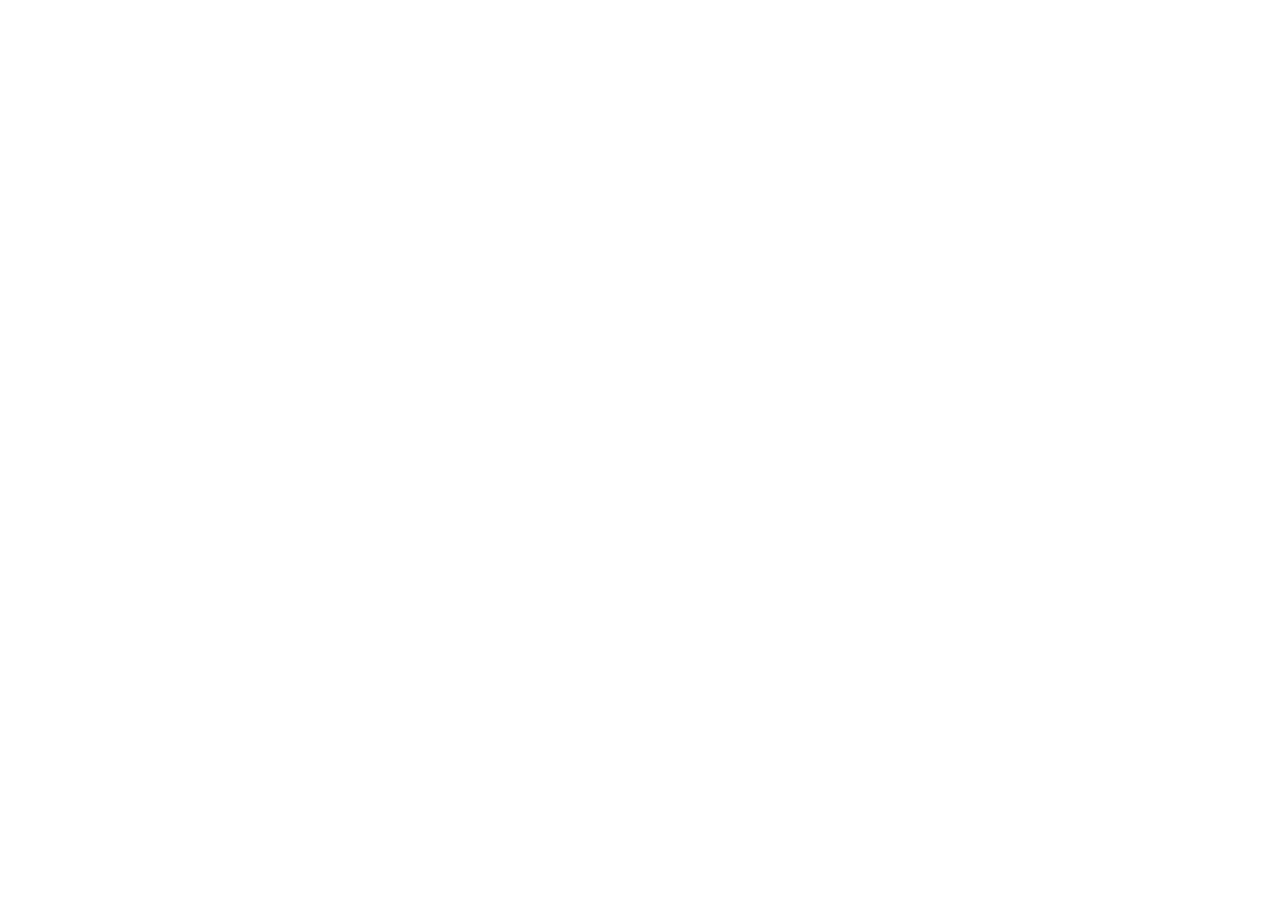
==== index.html @ 4f866d45 "Initial commit" ====
<!DOCTYPE html>
<html lang="en">
<head>
    <meta charset="UTF-8">
    <meta name="viewport" content="width=device-width, initial-scale=1.0">
    <link rel="stylesheet" href="style.css">
    <title>Document</title>
</head>
<body>
  <section class="sec-one">
    <div class="one"></div>

    <div class="two"></div>

    <div class="three"></div>
  </section>
    











    <script src="main.js"></script>
</body>
</html>
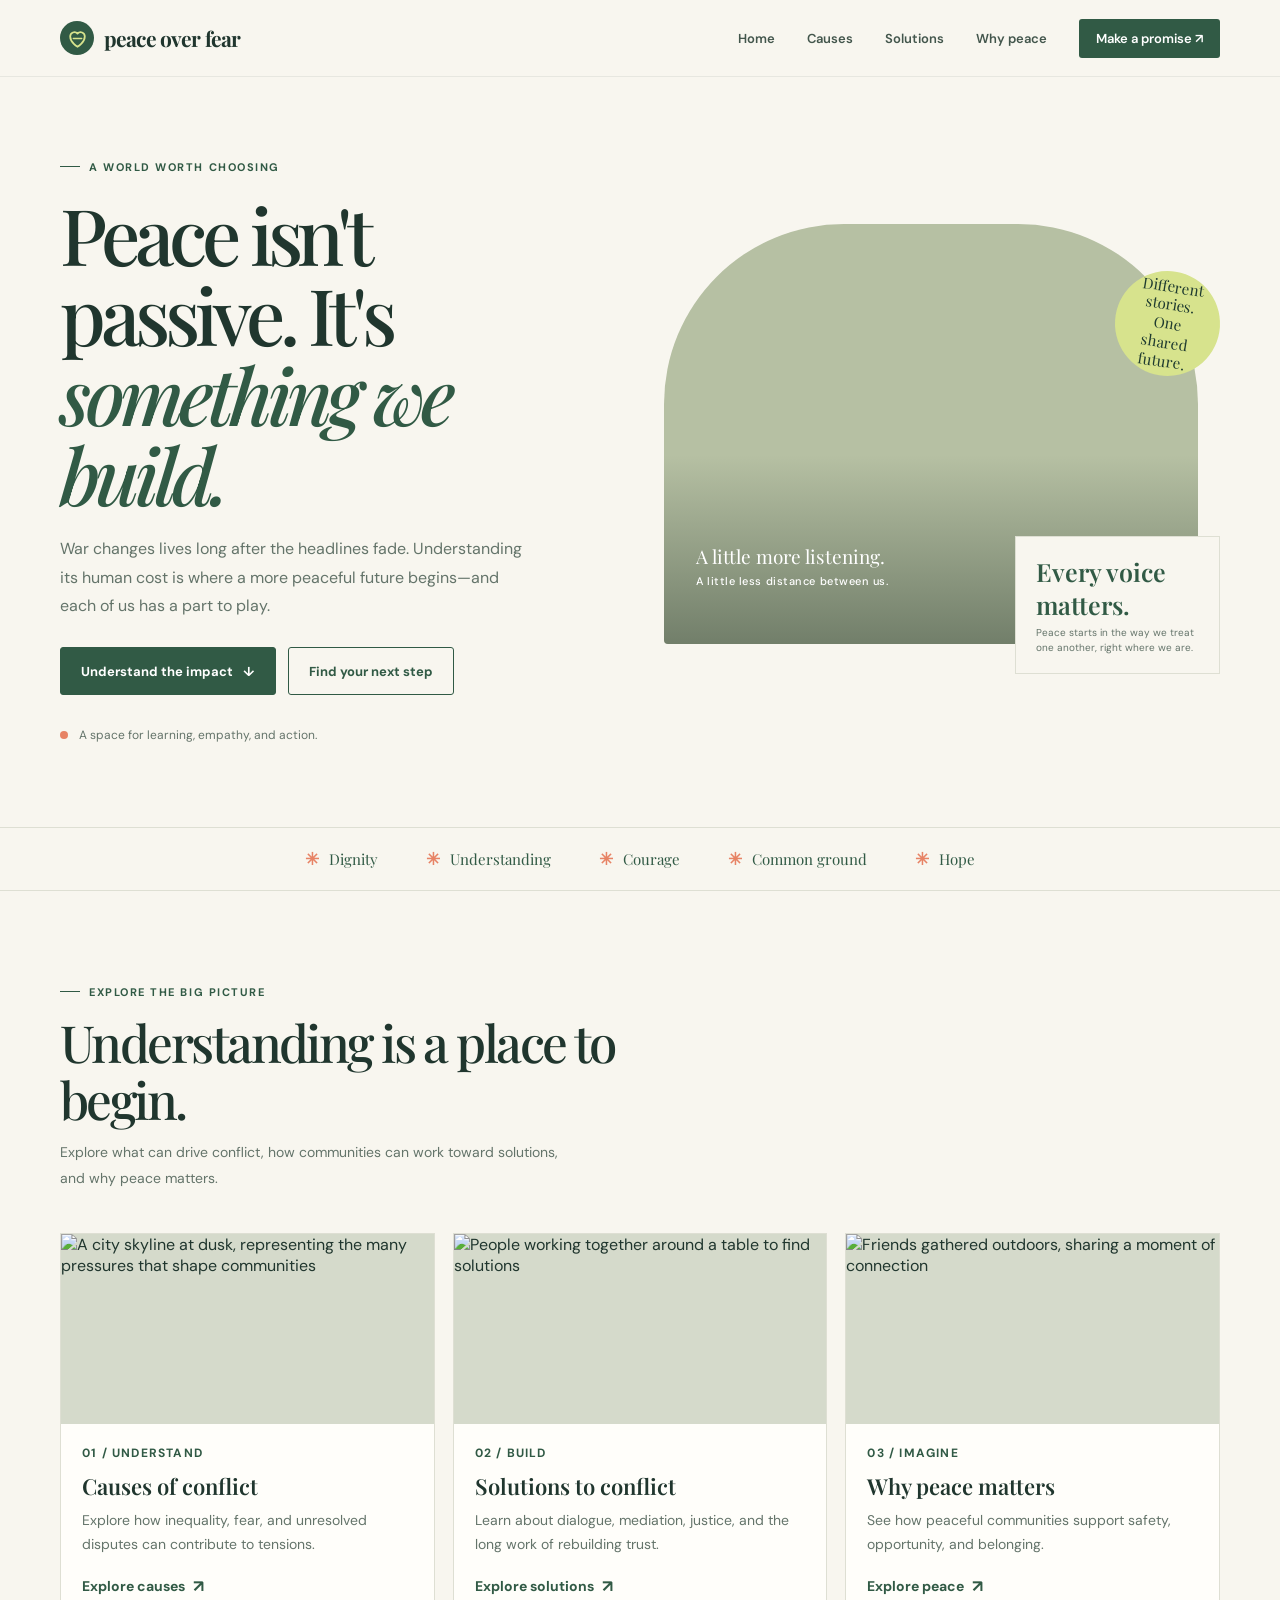
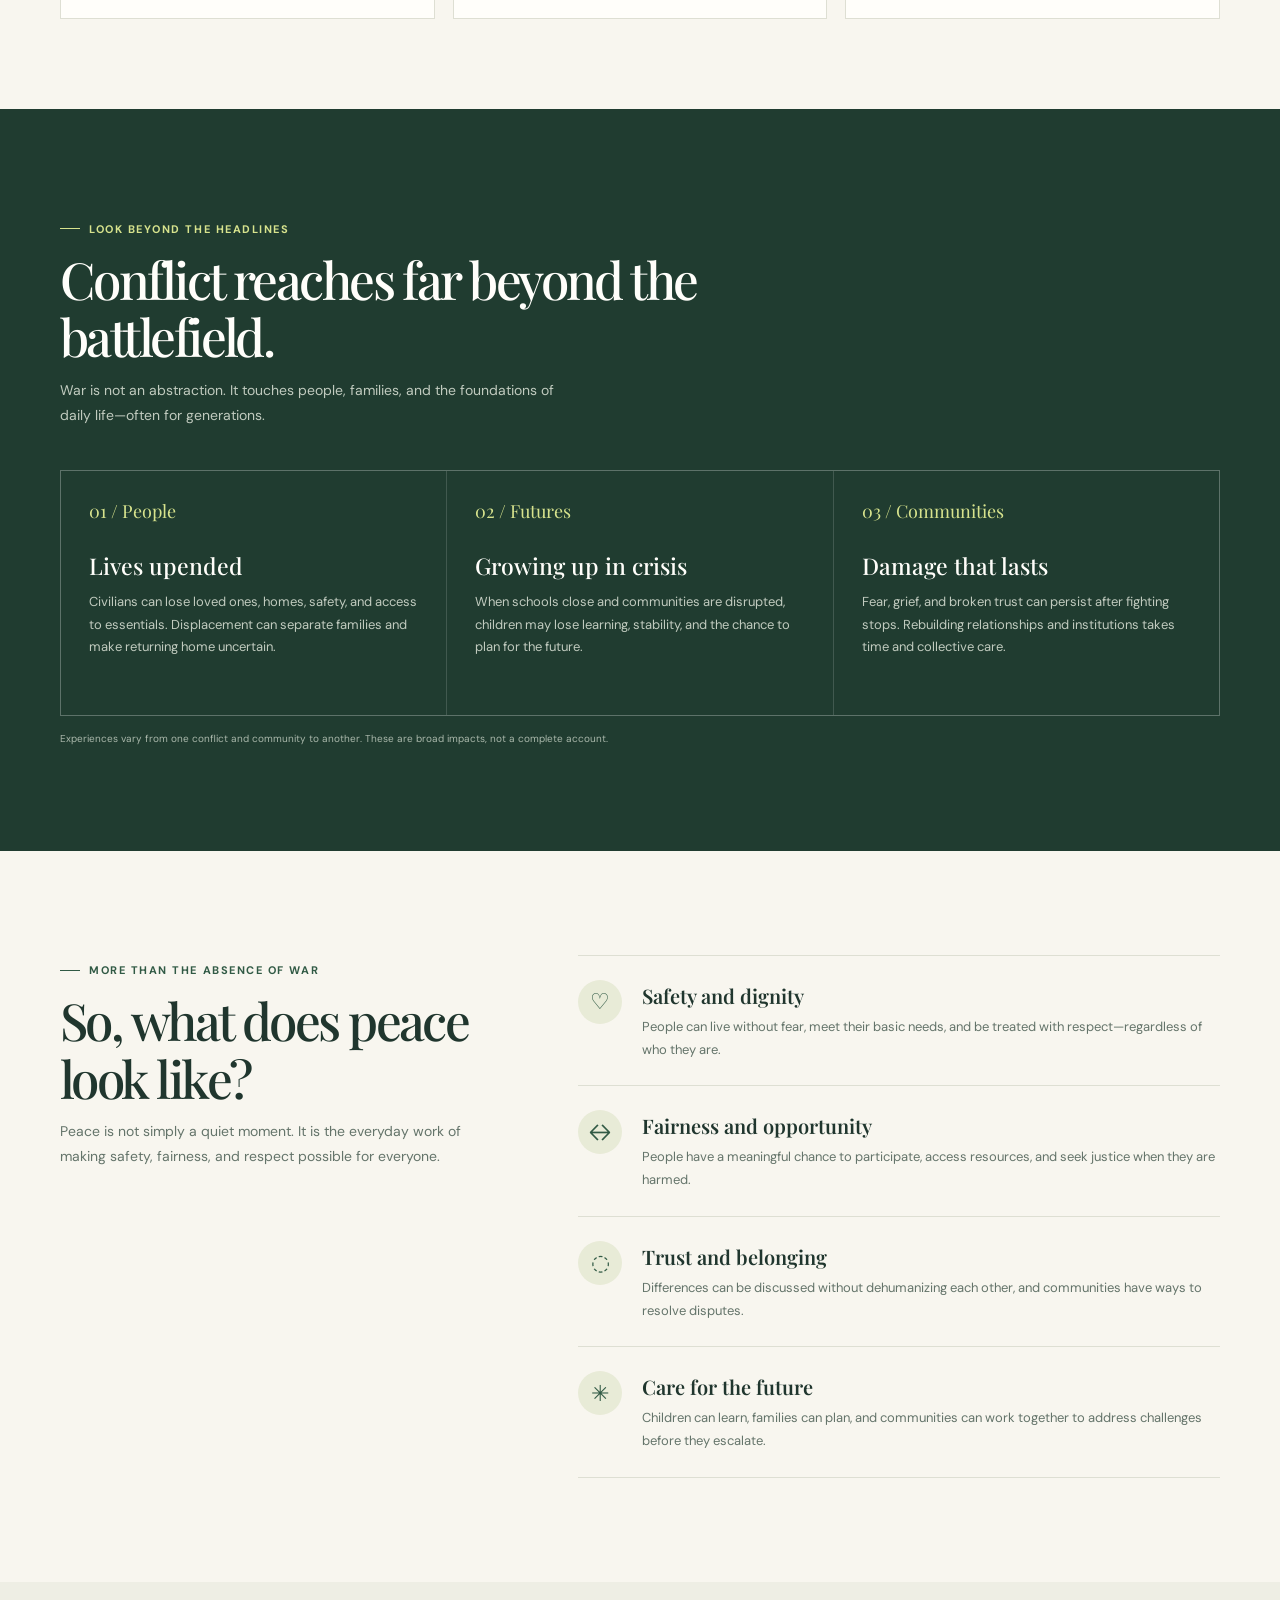
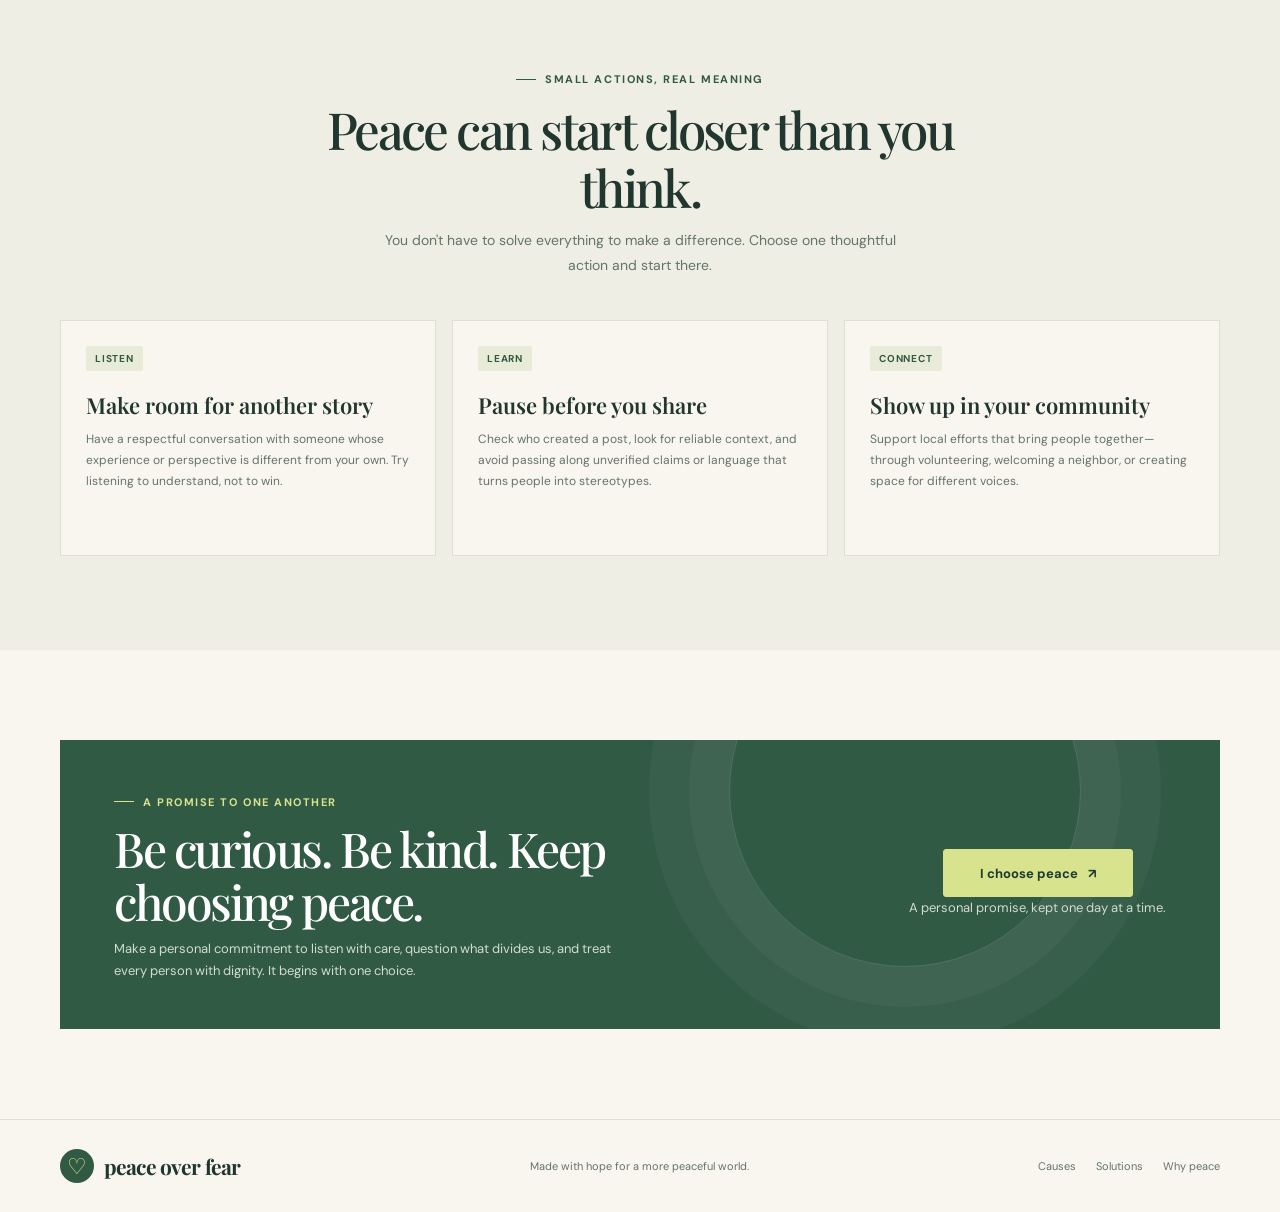
==== commit 90d447fb: "Original upload" ====
--- a/index.html
+++ b/index.html
@@ -1,31 +1,402 @@
 <!DOCTYPE html>
 <html lang="en">
 <head>
-    <meta charset="UTF-8">
-    <meta name="viewport" content="width=device-width, initial-scale=1.0">
-    <link rel="stylesheet" href="style.css">
-    <title>Document</title>
+  <meta charset="UTF-8">
+  <meta name="viewport" content="width=device-width, initial-scale=1.0">
+  <meta name="theme-color" content="#f8f6ef">
+  <meta name="description" content="Peace Over Fear explores the causes of conflict, peaceful solutions, and why peace matters to every community.">
+  <title>Peace Over Fear — Choose peace. Build it together.</title>
+  <link rel="preconnect" href="https://fonts.googleapis.com">
+  <link rel="preconnect" href="https://fonts.gstatic.com" crossorigin>
+  <link href="https://fonts.googleapis.com/css2?family=DM+Sans:wght@400;500;600;700&family=Playfair+Display:wght@500;600;700&display=swap" rel="stylesheet">
+  <link rel="stylesheet" href="styles.css">
+  <style>
+    :root {
+      --paper: #f8f6ef;
+      --ink: #20362e;
+      --muted: #64746a;
+      --green: #315a45;
+      --green-dark: #203c30;
+      --lime: #d7e38d;
+      --coral: #e78365;
+      --line: #dedfd3;
+      --white: #fffefa;
+      --serif: "Playfair Display", Georgia, serif;
+      --sans: "DM Sans", Arial, sans-serif;
+    }
+
+    * { box-sizing: border-box; }
+    html { scroll-behavior: smooth; scroll-padding-top: 92px; }
+    body { margin: 0; background: var(--paper); color: var(--ink); font-family: var(--sans); -webkit-font-smoothing: antialiased; }
+    a { color: inherit; }
+    button { font: inherit; }
+    .wrap { width: min(1160px, calc(100% - 64px)); margin-inline: auto; }
+    .eyebrow { display: inline-flex; align-items: center; gap: 9px; color: var(--green); font-size: 11px; font-weight: 700; letter-spacing: .14em; text-transform: uppercase; }
+    .eyebrow::before { width: 20px; height: 1px; background: currentColor; content: ""; }
+
+    .site-header { position: sticky; z-index: 5; top: 0; border-bottom: 1px solid rgb(32 54 46 / 8%); background: rgb(248 246 239 / 93%); backdrop-filter: blur(12px); }
+    .nav { min-height: 76px; display: flex; align-items: center; justify-content: space-between; gap: 24px; }
+    .brand { display: inline-flex; align-items: center; gap: 10px; text-decoration: none; }
+    .brand-mark { width: 34px; height: 34px; display: grid; place-items: center; border-radius: 50%; background: var(--green); color: var(--lime); }
+    .brand-mark span { font-size: 22px; }
+    .brand-name { font-family: var(--serif); font-size: 21px; font-weight: 700; letter-spacing: -.04em; }
+    .nav-links { display: flex; align-items: center; gap: 32px; }
+    .nav-links a { color: #43564c; font-size: 13px; font-weight: 600; text-decoration: none; }
+    .nav-links a:hover { color: var(--green); }
+    .nav-links .nav-cta { padding: 11px 17px; border-radius: 3px; background: var(--green); color: white; }
+    .menu-toggle { display: none; width: 42px; height: 42px; border: 1px solid var(--line); border-radius: 50%; background: transparent; color: var(--ink); font-size: 25px; cursor: pointer; }
+
+    .hero { padding: 64px 0 70px; }
+    .hero-grid { display: grid; grid-template-columns: 1fr 1.03fr; align-items: center; gap: 64px; }
+    .hero-copy { padding: 10px 0 14px; }
+    h1, h2, h3, p { margin-top: 0; }
+    h1 { max-width: 570px; margin: 20px 0; font-family: var(--serif); font-size: clamp(48px, 6.1vw, 78px); font-weight: 500; letter-spacing: -.065em; line-height: 1.03; }
+    h1 em { color: var(--green); font-weight: 500; }
+    .hero-copy > p { max-width: 465px; margin-bottom: 26px; color: var(--muted); font-size: 16px; line-height: 1.8; }
+    .button-row { display: flex; flex-wrap: wrap; align-items: center; gap: 12px; }
+    .button { min-height: 48px; display: inline-flex; align-items: center; justify-content: center; gap: 10px; padding: 0 20px; border: 1px solid var(--green); border-radius: 3px; background: var(--green); color: white; font-size: 13px; font-weight: 700; text-decoration: none; transition: background .2s, transform .2s; }
+    .button:hover { transform: translateY(-2px); background: var(--green-dark); }
+    .button.secondary { background: transparent; color: var(--green); }
+    .button.secondary:hover { background: #edf0e3; }
+    .hero-note { display: flex; align-items: center; gap: 11px; margin-top: 32px; color: var(--muted); font-size: 12px; }
+    .note-dot { width: 8px; height: 8px; border-radius: 50%; background: var(--coral); }
+    .hero-visual { position: relative; min-height: 450px; }
+    .hero-image { position: absolute; inset: 0 22px 30px 0; overflow: hidden; border-radius: 180px 180px 4px 4px; background: #b6c0a3 url("https://images.unsplash.com/photo-1529156069898-49953e39b3ac?auto=format&fit=crop&w=1400&q=85") center 48% / cover no-repeat; }
+    .hero-image::after { position: absolute; inset: 0; background: linear-gradient(180deg, transparent 55%, rgb(19 36 27 / 42%)); content: ""; }
+    .image-caption { position: absolute; z-index: 1; bottom: 56px; left: 32px; color: white; font-family: var(--serif); font-size: 19px; }
+    .image-caption small { display: block; margin-top: 5px; font-family: var(--sans); font-size: 11px; font-weight: 500; letter-spacing: .05em; }
+    .hero-stamp { position: absolute; top: 47px; right: 0; width: 105px; height: 105px; display: grid; place-items: center; border-radius: 50%; background: var(--lime); color: var(--green-dark); text-align: center; transform: rotate(9deg); }
+    .hero-stamp span { max-width: 76px; font-family: var(--serif); font-size: 15px; line-height: 1.25; }
+    .hero-stat { position: absolute; right: 0; bottom: 0; width: 205px; padding: 18px 20px; border: 1px solid var(--line); background: var(--paper); }
+    .hero-stat strong { display: block; color: var(--green); font-family: var(--serif); font-size: 25px; font-weight: 600; }
+    .hero-stat span { display: block; margin-top: 4px; color: var(--muted); font-size: 10px; line-height: 1.5; }
+
+    .ticker { overflow: hidden; border-block: 1px solid var(--line); }
+    .ticker-inner { min-height: 62px; display: flex; align-items: center; justify-content: center; gap: clamp(15px, 4vw, 48px); color: var(--green); }
+    .ticker-item { display: flex; align-items: center; gap: 10px; white-space: nowrap; font-family: var(--serif); font-size: 15px; }
+    .ticker-item b { color: var(--coral); font-family: var(--sans); font-size: 17px; }
+
+    .section { padding: 104px 0; }
+    .section-heading { max-width: 650px; margin-bottom: 42px; }
+    .section-heading h2 { margin: 15px 0 12px; font-family: var(--serif); font-size: clamp(36px, 4vw, 52px); font-weight: 500; letter-spacing: -.05em; line-height: 1.12; }
+    .section-heading p { max-width: 520px; margin-bottom: 0; color: var(--muted); font-size: 14px; line-height: 1.8; }
+    .impact { background: var(--green-dark); color: var(--white); }
+    .impact .eyebrow { color: var(--lime); }
+    .impact .section-heading p { color: #c1cbbf; }
+    .impact-grid { display: grid; grid-template-columns: repeat(3, 1fr); gap: 1px; border: 1px solid rgb(255 255 255 / 15%); background: rgb(255 255 255 / 15%); }
+    .impact-card { min-height: 244px; padding: 28px 28px 26px; background: var(--green-dark); }
+    .impact-number { display: block; margin-bottom: 27px; color: var(--lime); font-family: var(--serif); font-size: 18px; }
+    .impact-card h3 { margin-bottom: 10px; font-family: var(--serif); font-size: 23px; font-weight: 500; }
+    .impact-card p { margin-bottom: 0; color: #c1cbbf; font-size: 13px; line-height: 1.75; }
+    .impact-footnote { margin: 15px 0 0; color: #aab8ab; font-size: 10px; line-height: 1.6; }
+
+    .peace-grid { display: grid; grid-template-columns: .8fr 1.2fr; align-items: start; gap: 90px; }
+    .peace-grid .section-heading { position: sticky; top: 120px; }
+    .peace-list { border-top: 1px solid var(--line); }
+    .peace-item { display: grid; grid-template-columns: 50px 1fr; gap: 14px; padding: 24px 0; border-bottom: 1px solid var(--line); }
+    .peace-icon { width: 44px; height: 44px; display: grid; place-items: center; border-radius: 50%; background: #e8ebd7; color: var(--green); font-size: 22px; }
+    .peace-item h3 { margin: 2px 0 7px; font-family: var(--serif); font-size: 20px; font-weight: 600; }
+    .peace-item p { margin: 0; color: var(--muted); font-size: 13px; line-height: 1.75; }
+
+    .actions { padding: 82px 0 94px; background: #eeeee4; }
+    .actions .section-heading { margin-inline: auto; text-align: center; }
+    .actions .section-heading .eyebrow { justify-content: center; }
+    .actions .section-heading p { margin-inline: auto; }
+    .action-grid { display: grid; grid-template-columns: repeat(3, 1fr); gap: 16px; }
+    .action-card { min-height: 236px; display: flex; flex-direction: column; padding: 25px; border: 1px solid #dedfd3; background: var(--paper); }
+    .action-card .tag { align-self: flex-start; margin-bottom: 19px; padding: 6px 9px; border-radius: 2px; background: #e8ebd7; color: var(--green); font-size: 10px; font-weight: 700; letter-spacing: .08em; text-transform: uppercase; }
+    .action-card h3 { margin-bottom: 9px; font-family: var(--serif); font-size: 22px; font-weight: 600; }
+    .action-card p { margin: 0; color: var(--muted); font-size: 12px; line-height: 1.75; }
+
+    .pledge-section { padding: 90px 0; }
+    .pledge-box { position: relative; overflow: hidden; display: grid; grid-template-columns: 1.2fr .8fr; align-items: center; gap: 30px; padding: 46px 54px; background: var(--green); color: white; }
+    .pledge-box::after { position: absolute; top: -125px; right: 12%; width: 350px; height: 350px; border: 1px solid rgb(255 255 255 / 14%); border-radius: 50%; box-shadow: 0 0 0 40px rgb(255 255 255 / 4%), 0 0 0 80px rgb(255 255 255 / 3%); content: ""; pointer-events: none; }
+    .pledge-box .eyebrow { color: var(--lime); }
+    .pledge-box h2 { max-width: 530px; margin: 13px 0 10px; font-family: var(--serif); font-size: clamp(34px, 4vw, 48px); font-weight: 500; letter-spacing: -.05em; line-height: 1.1; }
+    .pledge-box p { max-width: 500px; margin: 0; color: #d2dcd1; font-size: 13px; line-height: 1.75; }
+    .pledge-action { position: relative; z-index: 1; justify-self: end; text-align: center; }
+    .pledge-action .button { min-width: 190px; border-color: var(--lime); background: var(--lime); color: var(--green-dark); }
+    .pledge-action .button:hover { background: #e5edb5; }
+    .pledge-action .button:disabled { cursor: default; opacity: .9; transform: none; }
+    .pledge-count { margin-top: 13px; color: #d2dcd1; font-size: 11px; }
+    .pledge-count strong { color: white; }
+
+    .footer { padding: 29px 0; border-top: 1px solid var(--line); }
+    .footer-inner { display: flex; align-items: center; justify-content: space-between; gap: 18px; }
+    .footer p { margin: 0; color: var(--muted); font-size: 11px; }
+    .footer-links { display: flex; gap: 20px; }
+    .footer-links a { color: var(--muted); font-size: 11px; text-decoration: none; }
+    .footer-links a:hover { color: var(--green); }
+    .sr-only { position: absolute; width: 1px; height: 1px; overflow: hidden; clip: rect(0, 0, 0, 0); white-space: nowrap; clip-path: inset(50%); }
+
+    @media (max-width: 800px) {
+      .hero-grid { grid-template-columns: 1fr 1fr; gap: 28px; }
+      .hero-visual { min-height: 390px; }
+      .hero-stamp { width: 84px; height: 84px; }
+      .hero-stamp span { font-size: 12px; }
+      .peace-grid { grid-template-columns: 1fr 1.25fr; gap: 38px; }
+      .pledge-box { padding: 38px; }
+      .ticker-inner { justify-content: flex-start; overflow: auto; }
+    }
+    @media (max-width: 620px) {
+      .wrap { width: min(100% - 40px, 480px); }
+      .nav { min-height: 68px; }
+      .menu-toggle { display: grid; place-items: center; }
+      .nav-links { position: absolute; top: 67px; right: 0; left: 0; display: none; flex-direction: column; align-items: stretch; gap: 0; padding: 8px 20px 18px; border-bottom: 1px solid var(--line); background: var(--paper); }
+      .nav-links.open { display: flex; }
+      .nav-links a { padding: 13px 4px; }
+      .nav-links .nav-cta { margin-top: 5px; padding: 12px; text-align: center; }
+      .hero { padding: 49px 0 44px; }
+      .hero-grid { grid-template-columns: 1fr; gap: 34px; }
+      h1 { max-width: 450px; font-size: clamp(47px, 14vw, 68px); }
+      .hero-copy > p { font-size: 14px; }
+      .hero-visual { min-height: 380px; }
+      .hero-image { right: 15px; }
+      .hero-stamp { top: 24px; }
+      .hero-stat { width: 175px; padding: 14px 16px; }
+      .ticker-inner { min-height: 54px; gap: 24px; }
+      .ticker-item { font-size: 13px; }
+      .section { padding: 72px 0; }
+      .section-heading { margin-bottom: 30px; }
+      .section-heading h2 { font-size: 38px; }
+      .impact-grid, .action-grid { grid-template-columns: 1fr; }
+      .impact-card { min-height: 0; padding: 23px; }
+      .impact-number { margin-bottom: 16px; }
+      .peace-grid { grid-template-columns: 1fr; gap: 10px; }
+      .peace-grid .section-heading { position: static; }
+      .actions { padding: 68px 0; }
+      .action-card { min-height: 0; }
+      .pledge-section { padding: 64px 0; }
+      .pledge-box { grid-template-columns: 1fr; gap: 24px; padding: 30px 25px; }
+      .pledge-action { justify-self: start; text-align: left; }
+      .footer-inner { flex-direction: column; align-items: flex-start; }
+    }
+    @media (prefers-reduced-motion: reduce) {
+      *, *::before, *::after { scroll-behavior: auto !important; transition-duration: .01ms !important; animation-duration: .01ms !important; }
+    }
+  </style>
 </head>
 <body>
-  <section class="sec-one">
-    <div class="one"></div>
-
-    <div class="two"></div>
-
-    <div class="three"></div>
-  </section>
-    
-
-
-
-
-
-
-
-
-
-
-
-    <script src="main.js"></script>
+  <header class="site-header">
+    <nav class="nav wrap" aria-label="Main navigation">
+      <a class="brand" href="index.html" aria-label="Peace Over Fear home">
+        <span class="brand-mark" aria-hidden="true">
+          <svg width="25" height="25" viewBox="0 0 24 24" fill="none"><path d="M12 20s-7-4.35-7-10a4 4 0 0 1 7-2.65A4 4 0 0 1 19 10c0 5.65-7 10-7 10Z" stroke="currentColor" stroke-width="1.7" stroke-linecap="round" stroke-linejoin="round"/><path d="M8 12h8" stroke="currentColor" stroke-width="1.5" stroke-linecap="round"/></svg>
+        </span>
+        <span class="brand-name">peace over fear</span>
+      </a>
+      <button class="menu-toggle" type="button" aria-label="Open navigation menu" aria-expanded="false" aria-controls="nav-links">☰</button>
+      <div class="nav-links" id="nav-links">
+        <a href="index.html" aria-current="page">Home</a>
+        <a href="causes.html">Causes</a>
+        <a href="solutions.html">Solutions</a>
+        <a href="importance.html">Why peace</a>
+        <a class="nav-cta" href="#pledge">Make a promise <span aria-hidden="true">↗</span></a>
+      </div>
+    </nav>
+  </header>
+
+  <main>
+    <section class="hero wrap" id="home">
+      <div class="hero-grid">
+        <div class="hero-copy">
+          <span class="eyebrow">A world worth choosing</span>
+          <h1>Peace isn't passive. It's <em>something we build.</em></h1>
+          <p>War changes lives long after the headlines fade. Understanding its human cost is where a more peaceful future begins—and each of us has a part to play.</p>
+          <div class="button-row">
+            <a class="button" href="#understand">Understand the impact <span aria-hidden="true">↓</span></a>
+            <a class="button secondary" href="#action">Find your next step</a>
+          </div>
+          <div class="hero-note"><span class="note-dot" aria-hidden="true"></span> A space for learning, empathy, and action.</div>
+        </div>
+        <div class="hero-visual" aria-label="A group of friends gathered outdoors">
+          <div class="hero-image" role="img" aria-label="Friends sharing a moment together outdoors">
+            <div class="image-caption">A little more listening.<small>A little less distance between us.</small></div>
+          </div>
+          <div class="hero-stamp"><span>Different stories.<br>One shared future.</span></div>
+          <div class="hero-stat"><strong>Every voice matters.</strong><span>Peace starts in the way we treat one another, right where we are.</span></div>
+        </div>
+      </div>
+    </section>
+
+    <div class="ticker" aria-label="Our values">
+      <div class="ticker-inner wrap">
+        <span class="ticker-item"><b>✳</b> Dignity</span>
+        <span class="ticker-item"><b>✳</b> Understanding</span>
+        <span class="ticker-item"><b>✳</b> Courage</span>
+        <span class="ticker-item"><b>✳</b> Common ground</span>
+        <span class="ticker-item"><b>✳</b> Hope</span>
+      </div>
+    </div>
+
+    <section class="topic-section wrap" aria-labelledby="topics-title">
+      <div class="section-heading">
+        <span class="eyebrow">Explore the big picture</span>
+        <h2 id="topics-title">Understanding is a place to begin.</h2>
+        <p>Explore what can drive conflict, how communities can work toward solutions, and why peace matters.</p>
+      </div>
+      <div class="topic-grid">
+        <a class="topic-card" href="causes.html">
+          <img src="https://images.unsplash.com/photo-1519501025264-65ba15a82390?auto=format&amp;fit=crop&amp;w=900&amp;q=80" alt="A city skyline at dusk, representing the many pressures that shape communities">
+          <span class="topic-card-body"><span class="topic-kicker">01 / Understand</span><strong>Causes of conflict</strong><span>Explore how inequality, fear, and unresolved disputes can contribute to tensions.</span><span class="topic-link">Explore causes <b aria-hidden="true">↗</b></span></span>
+        </a>
+        <a class="topic-card" href="solutions.html">
+          <img src="https://images.unsplash.com/photo-1521737711867-e3b97375f902?auto=format&amp;fit=crop&amp;w=900&amp;q=80" alt="People working together around a table to find solutions">
+          <span class="topic-card-body"><span class="topic-kicker">02 / Build</span><strong>Solutions to conflict</strong><span>Learn about dialogue, mediation, justice, and the long work of rebuilding trust.</span><span class="topic-link">Explore solutions <b aria-hidden="true">↗</b></span></span>
+        </a>
+        <a class="topic-card" href="importance.html">
+          <img src="https://images.unsplash.com/photo-1529156069898-49953e39b3ac?auto=format&amp;fit=crop&amp;w=900&amp;q=80" alt="Friends gathered outdoors, sharing a moment of connection">
+          <span class="topic-card-body"><span class="topic-kicker">03 / Imagine</span><strong>Why peace matters</strong><span>See how peaceful communities support safety, opportunity, and belonging.</span><span class="topic-link">Explore peace <b aria-hidden="true">↗</b></span></span>
+        </a>
+      </div>
+    </section>
+
+    <section class="section impact" id="understand">
+      <div class="wrap">
+        <div class="section-heading">
+          <span class="eyebrow">Look beyond the headlines</span>
+          <h2>Conflict reaches far beyond the battlefield.</h2>
+          <p>War is not an abstraction. It touches people, families, and the foundations of daily life—often for generations.</p>
+        </div>
+        <div class="impact-grid">
+          <article class="impact-card">
+            <span class="impact-number">01 / People</span>
+            <h3>Lives upended</h3>
+            <p>Civilians can lose loved ones, homes, safety, and access to essentials. Displacement can separate families and make returning home uncertain.</p>
+          </article>
+          <article class="impact-card">
+            <span class="impact-number">02 / Futures</span>
+            <h3>Growing up in crisis</h3>
+            <p>When schools close and communities are disrupted, children may lose learning, stability, and the chance to plan for the future.</p>
+          </article>
+          <article class="impact-card">
+            <span class="impact-number">03 / Communities</span>
+            <h3>Damage that lasts</h3>
+            <p>Fear, grief, and broken trust can persist after fighting stops. Rebuilding relationships and institutions takes time and collective care.</p>
+          </article>
+        </div>
+        <p class="impact-footnote">Experiences vary from one conflict and community to another. These are broad impacts, not a complete account.</p>
+      </div>
+    </section>
+
+    <section class="section" id="peace">
+      <div class="wrap peace-grid">
+        <div class="section-heading">
+          <span class="eyebrow">More than the absence of war</span>
+          <h2>So, what does peace look like?</h2>
+          <p>Peace is not simply a quiet moment. It is the everyday work of making safety, fairness, and respect possible for everyone.</p>
+        </div>
+        <div class="peace-list">
+          <article class="peace-item">
+            <span class="peace-icon" aria-hidden="true">♡</span>
+            <div><h3>Safety and dignity</h3><p>People can live without fear, meet their basic needs, and be treated with respect—regardless of who they are.</p></div>
+          </article>
+          <article class="peace-item">
+            <span class="peace-icon" aria-hidden="true">↔</span>
+            <div><h3>Fairness and opportunity</h3><p>People have a meaningful chance to participate, access resources, and seek justice when they are harmed.</p></div>
+          </article>
+          <article class="peace-item">
+            <span class="peace-icon" aria-hidden="true">◌</span>
+            <div><h3>Trust and belonging</h3><p>Differences can be discussed without dehumanizing each other, and communities have ways to resolve disputes.</p></div>
+          </article>
+          <article class="peace-item">
+            <span class="peace-icon" aria-hidden="true">✳</span>
+            <div><h3>Care for the future</h3><p>Children can learn, families can plan, and communities can work together to address challenges before they escalate.</p></div>
+          </article>
+        </div>
+      </div>
+    </section>
+
+    <section class="actions" id="action">
+      <div class="wrap">
+        <div class="section-heading">
+          <span class="eyebrow">Small actions, real meaning</span>
+          <h2>Peace can start closer than you think.</h2>
+          <p>You don't have to solve everything to make a difference. Choose one thoughtful action and start there.</p>
+        </div>
+        <div class="action-grid">
+          <article class="action-card">
+            <span class="tag">Listen</span>
+            <h3>Make room for another story</h3>
+            <p>Have a respectful conversation with someone whose experience or perspective is different from your own. Try listening to understand, not to win.</p>
+          </article>
+          <article class="action-card">
+            <span class="tag">Learn</span>
+            <h3>Pause before you share</h3>
+            <p>Check who created a post, look for reliable context, and avoid passing along unverified claims or language that turns people into stereotypes.</p>
+          </article>
+          <article class="action-card">
+            <span class="tag">Connect</span>
+            <h3>Show up in your community</h3>
+            <p>Support local efforts that bring people together—through volunteering, welcoming a neighbor, or creating space for different voices.</p>
+          </article>
+        </div>
+      </div>
+    </section>
+
+    <section class="pledge-section" id="pledge">
+      <div class="wrap">
+        <div class="pledge-box">
+          <div>
+            <span class="eyebrow">A promise to one another</span>
+            <h2>Be curious. Be kind. Keep choosing peace.</h2>
+            <p>Make a personal commitment to listen with care, question what divides us, and treat every person with dignity. It begins with one choice.</p>
+          </div>
+          <div class="pledge-action">
+            <button class="button" id="pledge-button" type="button">I choose peace <span aria-hidden="true">↗</span></button>
+            <p class="pledge-count" id="pledge-message" aria-live="polite">A personal promise, kept one day at a time.</p>
+          </div>
+        </div>
+      </div>
+    </section>
+  </main>
+
+  <footer class="footer">
+    <div class="wrap footer-inner">
+      <a class="brand" href="index.html">
+        <span class="brand-mark" aria-hidden="true"><span>♡</span></span>
+        <span class="brand-name">peace over fear</span>
+      </a>
+      <p>Made with hope for a more peaceful world.</p>
+      <div class="footer-links"><a href="causes.html">Causes</a><a href="solutions.html">Solutions</a><a href="importance.html">Why peace</a></div>
+    </div>
+  </footer>
+
+  <script>
+    const menuButton = document.querySelector(".menu-toggle");
+    const navLinks = document.querySelector(".nav-links");
+
+    menuButton.addEventListener("click", () => {
+      const isOpen = menuButton.getAttribute("aria-expanded") === "true";
+      menuButton.setAttribute("aria-expanded", String(!isOpen));
+      menuButton.setAttribute("aria-label", isOpen ? "Open navigation menu" : "Close navigation menu");
+      navLinks.classList.toggle("open", !isOpen);
+    });
+
+    navLinks.addEventListener("click", (event) => {
+      if (event.target.closest("a")) {
+        navLinks.classList.remove("open");
+        menuButton.setAttribute("aria-expanded", "false");
+        menuButton.setAttribute("aria-label", "Open navigation menu");
+      }
+    });
+
+    const pledgeButton = document.querySelector("#pledge-button");
+    const pledgeMessage = document.querySelector("#pledge-message");
+    const pledgeKey = "common-ground-peace-pledge";
+
+    if (localStorage.getItem(pledgeKey) === "made") {
+      pledgeButton.disabled = true;
+      pledgeButton.innerHTML = "Promise made <span aria-hidden=\"true\">✓</span>";
+      pledgeMessage.textContent = "Your promise is saved on this device. Thank you for choosing peace.";
+    }
+
+    pledgeButton.addEventListener("click", () => {
+      localStorage.setItem(pledgeKey, "made");
+      pledgeButton.disabled = true;
+      pledgeButton.innerHTML = "Promise made <span aria-hidden=\"true\">✓</span>";
+      pledgeMessage.textContent = "Your promise is saved on this device. Thank you for choosing peace.";
+    });
+  </script>
 </body>
-</html>+</html>
--- a/styles.css
+++ b/styles.css
@@ -0,0 +1,120 @@
+:root {
+  --paper: #f8f6ef;
+  --ink: #20362e;
+  --muted: #64746a;
+  --green: #315a45;
+  --green-dark: #203c30;
+  --lime: #d7e38d;
+  --coral: #e78365;
+  --line: #dedfd3;
+  --white: #fffefa;
+  --serif: "Playfair Display", Georgia, serif;
+  --sans: "DM Sans", Arial, sans-serif;
+}
+
+.topic-section { padding-top: 85px; padding-bottom: 90px; }
+.topic-grid { display: grid; grid-template-columns: repeat(3, 1fr); gap: 18px; }
+.topic-card { display: flex; flex-direction: column; overflow: hidden; border: 1px solid var(--line); background: var(--white); text-decoration: none; transition: transform .2s, box-shadow .2s; }
+.topic-card:hover { transform: translateY(-4px); box-shadow: 0 12px 30px rgb(32 54 46 / 10%); }
+.topic-card > img { width: 100%; height: 190px; display: block; object-fit: cover; background: #d5dacb; }
+.topic-card-body { display: flex; flex: 1; flex-direction: column; align-items: flex-start; padding: 21px; }
+.topic-kicker { margin-bottom: 10px; color: var(--green); font-size: 12px; font-weight: 700; letter-spacing: .1em; text-transform: uppercase; }
+.topic-card-body strong { margin-bottom: 8px; font-family: var(--serif); font-size: 22px; font-weight: 600; }
+.topic-card-body > span:nth-of-type(2) { color: var(--muted); font-size: 14px; line-height: 1.7; }
+.topic-link { display: flex; gap: 8px; align-items: center; margin-top: 19px; color: var(--green); font-size: 14px; font-weight: 700; }
+.topic-link b { font-size: 17px; }
+
+.site-header { position: sticky; z-index: 5; top: 0; border-bottom: 1px solid rgb(32 54 46 / 8%); background: rgb(248 246 239 / 93%); backdrop-filter: blur(12px); }
+.page-wrap { width: min(1120px, calc(100% - 64px)); margin-inline: auto; }
+.page-nav { min-height: 76px; display: flex; align-items: center; justify-content: space-between; gap: 24px; }
+.page-brand { display: inline-flex; align-items: center; gap: 10px; color: var(--ink); text-decoration: none; }
+.page-brand-mark { width: 40px; height: 40px; display: grid; flex: 0 0 40px; place-items: center; border: 1px solid var(--green); border-radius: 50%; color: var(--green); font-size: 22px; }
+.page-brand-mark svg { width: 25px; height: 25px; }
+.page-brand-name { font-family: var(--serif); font-size: 20px; font-weight: 700; letter-spacing: -.04em; }
+.page-nav-links { display: flex; align-items: center; gap: 26px; }
+.page-nav-links a { color: #43564c; font-size: 14px; font-weight: 600; text-decoration: none; }
+.page-nav-links a:hover, .page-nav-links a[aria-current="page"] { color: var(--green); }
+.page-nav-links .page-nav-cta { padding: 11px 15px; border-radius: 3px; background: var(--green); color: white; }
+.page-nav-toggle { display: none; width: 42px; height: 42px; border: 1px solid var(--line); border-radius: 50%; background: transparent; color: var(--ink); font-size: 25px; cursor: pointer; }
+.page-eyebrow { display: inline-flex; align-items: center; gap: 9px; color: var(--green); font-size: 12px; font-weight: 700; letter-spacing: .12em; text-transform: uppercase; }
+.page-eyebrow::before { width: 20px; height: 1px; background: currentColor; content: ""; }
+.page-hero { padding: 64px 0 70px; }
+.page-hero-grid { display: grid; grid-template-columns: 1fr 1fr; align-items: center; gap: 64px; }
+.page-hero h1 { max-width: 600px; margin: 18px 0; font-family: var(--serif); font-size: clamp(46px, 6vw, 72px); font-weight: 500; letter-spacing: -.06em; line-height: 1.04; }
+.page-hero h1 em { color: var(--green); font-weight: 500; }
+.page-hero p { max-width: 510px; margin-bottom: 0; color: var(--muted); font-size: 17px; line-height: 1.8; }
+.page-hero-photo { position: relative; min-height: 410px; overflow: hidden; border-radius: 160px 160px 4px 4px; background: #d5dacb; }
+.page-hero-photo img { position: absolute; width: 100%; height: 100%; object-fit: cover; }
+.photo-caption { position: absolute; right: 0; bottom: 0; left: 0; padding: 45px 23px 20px; background: linear-gradient(transparent, rgb(19 36 27 / 68%)); color: white; font-family: var(--serif); font-size: 17px; }
+.page-section { padding: 76px 0; }
+.page-section.soft { background: #eeeee4; }
+.page-section.dark { background: var(--green-dark); color: var(--white); }
+.page-section.dark .page-eyebrow { color: var(--lime); }
+.page-section.dark .page-intro { color: #c1cbbf; }
+.page-section-heading { max-width: 680px; margin-bottom: 35px; }
+.page-section-heading h2 { margin: 14px 0 11px; font-family: var(--serif); font-size: clamp(34px, 4vw, 49px); font-weight: 500; letter-spacing: -.05em; line-height: 1.12; }
+.page-intro { max-width: 590px; margin-bottom: 0; color: var(--muted); font-size: 16px; line-height: 1.8; }
+.page-card-grid { display: grid; grid-template-columns: repeat(3, 1fr); gap: 16px; }
+.page-card { min-height: 225px; padding: 25px; border: 1px solid var(--line); background: var(--white); }
+.dark .page-card { border-color: rgb(255 255 255 / 16%); background: transparent; }
+.page-card-index { display: block; margin-bottom: 20px; color: var(--green); font-family: var(--serif); font-size: 17px; }
+.dark .page-card-index { color: var(--lime); }
+.page-card h3 { margin: 0 0 10px; font-family: var(--serif); font-size: 21px; font-weight: 600; }
+.page-card p { margin: 0; color: var(--muted); font-size: 14px; line-height: 1.8; }
+.dark .page-card p { color: #c1cbbf; }
+.page-feature { display: grid; grid-template-columns: .9fr 1.1fr; align-items: center; gap: 58px; }
+.page-feature-photo { min-height: 340px; overflow: hidden; background: #d5dacb; }
+.page-feature-photo img { width: 100%; height: 340px; display: block; object-fit: cover; }
+.page-feature h2 { margin: 14px 0; font-family: var(--serif); font-size: clamp(34px, 4vw, 47px); font-weight: 500; letter-spacing: -.05em; line-height: 1.12; }
+.page-feature p { color: var(--muted); font-size: 15px; line-height: 1.8; }
+.page-check-list { display: grid; gap: 12px; margin: 21px 0 0; padding: 0; list-style: none; }
+.page-check-list li { display: flex; gap: 11px; color: var(--ink); font-size: 14px; line-height: 1.7; }
+.page-check-list li::before { color: var(--green); content: "✳"; font-size: 17px; }
+.page-cta { display: flex; flex-wrap: wrap; align-items: center; gap: 12px; margin-top: 22px; }
+.page-button { min-height: 46px; display: inline-flex; align-items: center; justify-content: center; gap: 9px; padding: 0 18px; border: 1px solid var(--green); border-radius: 3px; background: var(--green); color: white; font-size: 14px; font-weight: 700; text-decoration: none; }
+.page-button:hover { background: var(--green-dark); }
+.page-button.secondary { background: transparent; color: var(--green); }
+.page-footer { padding: 26px 0; border-top: 1px solid var(--line); }
+.page-footer-inner { display: flex; align-items: center; justify-content: space-between; gap: 18px; }
+.page-footer p { margin: 0; color: var(--muted); font-size: 13px; }
+.page-footer-links { display: flex; flex-wrap: wrap; gap: 18px; }
+.page-footer-links a { color: var(--muted); font-size: 13px; text-decoration: none; }
+.page-footer-links a:hover { color: var(--green); }
+.page-nav-toggle:focus-visible, a:focus-visible, button:focus-visible { outline: 3px solid var(--coral); outline-offset: 3px; }
+
+@media (max-width: 800px) {
+  .page-hero-grid { gap: 30px; }
+  .page-hero-photo { min-height: 360px; }
+  .page-nav-links { gap: 14px; }
+  .page-nav-links a { font-size: 12px; }
+  .page-feature { gap: 32px; }
+}
+@media (max-width: 620px) {
+  .topic-section { padding-top: 65px; padding-bottom: 70px; }
+  .topic-grid, .page-card-grid { grid-template-columns: 1fr; }
+  .topic-card > img { height: 205px; }
+  .page-wrap { width: min(100% - 40px, 480px); }
+  .page-nav { min-height: 68px; }
+  .page-brand-mark { width: 36px; height: 36px; flex-basis: 36px; }
+  .page-brand-name { font-size: 18px; }
+  .page-nav-toggle { display: grid; place-items: center; }
+  .page-nav-links { position: absolute; top: 67px; right: 0; left: 0; display: none; flex-direction: column; align-items: stretch; gap: 0; padding: 8px 20px 18px; border-bottom: 1px solid var(--line); background: var(--paper); }
+  .page-nav-links.open { display: flex; }
+  .page-nav-links a { padding: 13px 4px; font-size: 13px; }
+  .page-nav-links .page-nav-cta { margin-top: 5px; padding: 12px; text-align: center; }
+  .page-hero { padding: 48px 0 45px; }
+  .page-hero-grid { grid-template-columns: 1fr; gap: 29px; }
+  .page-hero h1 { font-size: clamp(45px, 13vw, 62px); }
+  .page-hero p { font-size: 16px; }
+  .page-hero-photo { min-height: 350px; }
+  .page-section { padding: 65px 0; }
+  .page-section-heading { margin-bottom: 27px; }
+  .page-section-heading h2, .page-feature h2 { font-size: 36px; }
+  .page-card { min-height: 0; }
+  .page-feature { grid-template-columns: 1fr; gap: 28px; }
+  .page-feature-photo, .page-feature-photo img { height: 270px; min-height: 270px; }
+  .page-footer-inner { flex-direction: column; align-items: flex-start; }
+}
+@media (prefers-reduced-motion: reduce) {
+  *, *::before, *::after { scroll-behavior: auto !important; transition-duration: .01ms !important; }
+}
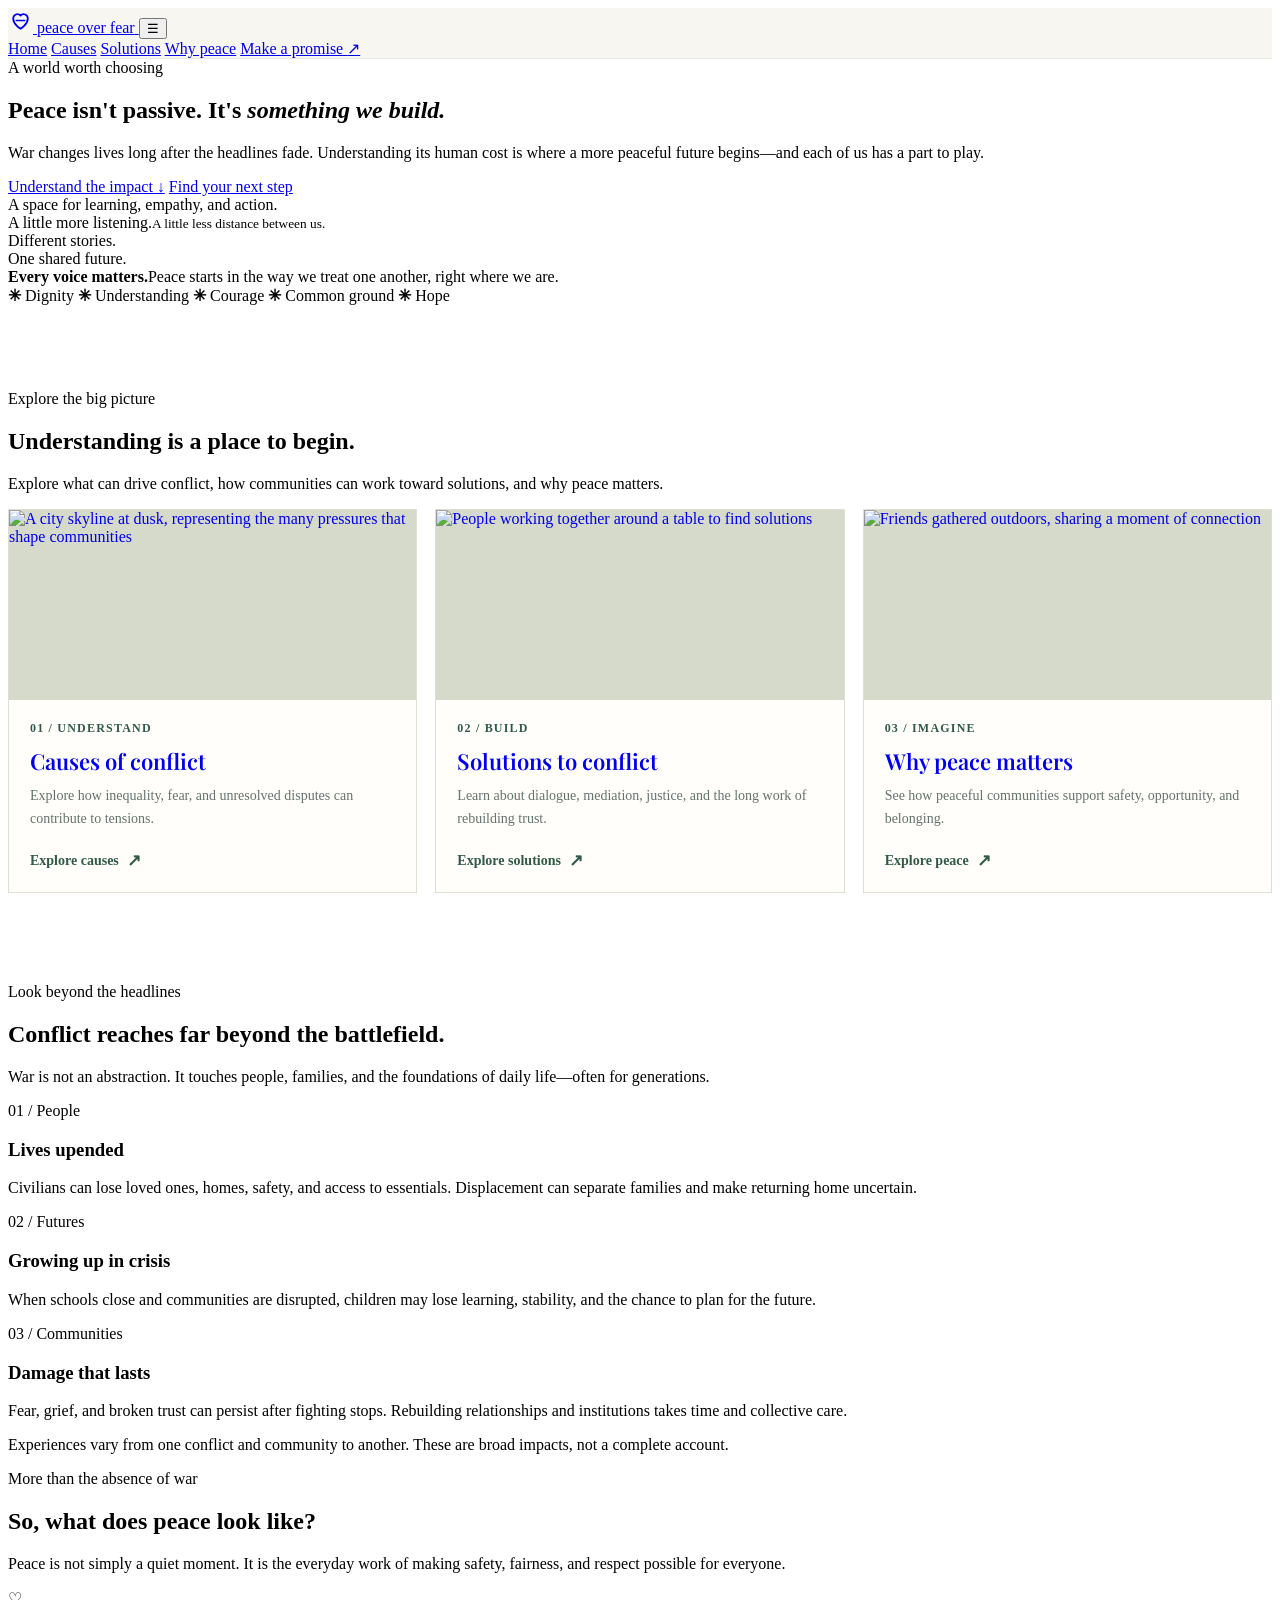
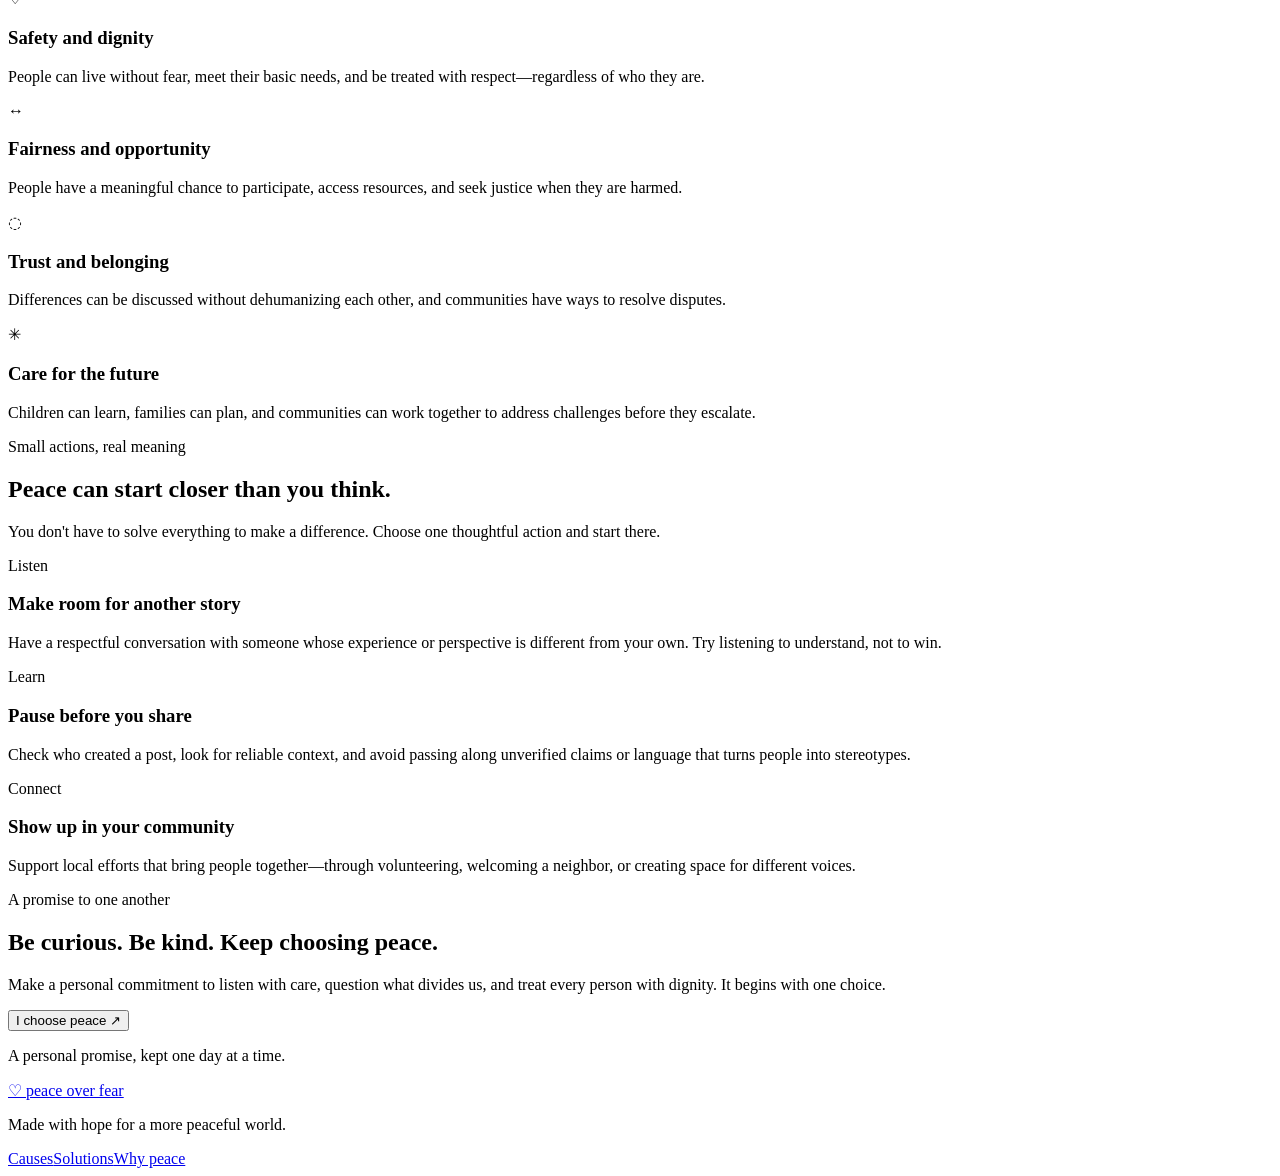
==== commit 09c03a9c: "style edit" ====
--- a/index.html
+++ b/index.html
@@ -10,171 +10,7 @@
   <link rel="preconnect" href="https://fonts.gstatic.com" crossorigin>
   <link href="https://fonts.googleapis.com/css2?family=DM+Sans:wght@400;500;600;700&family=Playfair+Display:wght@500;600;700&display=swap" rel="stylesheet">
   <link rel="stylesheet" href="styles.css">
-  <style>
-    :root {
-      --paper: #f8f6ef;
-      --ink: #20362e;
-      --muted: #64746a;
-      --green: #315a45;
-      --green-dark: #203c30;
-      --lime: #d7e38d;
-      --coral: #e78365;
-      --line: #dedfd3;
-      --white: #fffefa;
-      --serif: "Playfair Display", Georgia, serif;
-      --sans: "DM Sans", Arial, sans-serif;
-    }
-
-    * { box-sizing: border-box; }
-    html { scroll-behavior: smooth; scroll-padding-top: 92px; }
-    body { margin: 0; background: var(--paper); color: var(--ink); font-family: var(--sans); -webkit-font-smoothing: antialiased; }
-    a { color: inherit; }
-    button { font: inherit; }
-    .wrap { width: min(1160px, calc(100% - 64px)); margin-inline: auto; }
-    .eyebrow { display: inline-flex; align-items: center; gap: 9px; color: var(--green); font-size: 11px; font-weight: 700; letter-spacing: .14em; text-transform: uppercase; }
-    .eyebrow::before { width: 20px; height: 1px; background: currentColor; content: ""; }
-
-    .site-header { position: sticky; z-index: 5; top: 0; border-bottom: 1px solid rgb(32 54 46 / 8%); background: rgb(248 246 239 / 93%); backdrop-filter: blur(12px); }
-    .nav { min-height: 76px; display: flex; align-items: center; justify-content: space-between; gap: 24px; }
-    .brand { display: inline-flex; align-items: center; gap: 10px; text-decoration: none; }
-    .brand-mark { width: 34px; height: 34px; display: grid; place-items: center; border-radius: 50%; background: var(--green); color: var(--lime); }
-    .brand-mark span { font-size: 22px; }
-    .brand-name { font-family: var(--serif); font-size: 21px; font-weight: 700; letter-spacing: -.04em; }
-    .nav-links { display: flex; align-items: center; gap: 32px; }
-    .nav-links a { color: #43564c; font-size: 13px; font-weight: 600; text-decoration: none; }
-    .nav-links a:hover { color: var(--green); }
-    .nav-links .nav-cta { padding: 11px 17px; border-radius: 3px; background: var(--green); color: white; }
-    .menu-toggle { display: none; width: 42px; height: 42px; border: 1px solid var(--line); border-radius: 50%; background: transparent; color: var(--ink); font-size: 25px; cursor: pointer; }
-
-    .hero { padding: 64px 0 70px; }
-    .hero-grid { display: grid; grid-template-columns: 1fr 1.03fr; align-items: center; gap: 64px; }
-    .hero-copy { padding: 10px 0 14px; }
-    h1, h2, h3, p { margin-top: 0; }
-    h1 { max-width: 570px; margin: 20px 0; font-family: var(--serif); font-size: clamp(48px, 6.1vw, 78px); font-weight: 500; letter-spacing: -.065em; line-height: 1.03; }
-    h1 em { color: var(--green); font-weight: 500; }
-    .hero-copy > p { max-width: 465px; margin-bottom: 26px; color: var(--muted); font-size: 16px; line-height: 1.8; }
-    .button-row { display: flex; flex-wrap: wrap; align-items: center; gap: 12px; }
-    .button { min-height: 48px; display: inline-flex; align-items: center; justify-content: center; gap: 10px; padding: 0 20px; border: 1px solid var(--green); border-radius: 3px; background: var(--green); color: white; font-size: 13px; font-weight: 700; text-decoration: none; transition: background .2s, transform .2s; }
-    .button:hover { transform: translateY(-2px); background: var(--green-dark); }
-    .button.secondary { background: transparent; color: var(--green); }
-    .button.secondary:hover { background: #edf0e3; }
-    .hero-note { display: flex; align-items: center; gap: 11px; margin-top: 32px; color: var(--muted); font-size: 12px; }
-    .note-dot { width: 8px; height: 8px; border-radius: 50%; background: var(--coral); }
-    .hero-visual { position: relative; min-height: 450px; }
-    .hero-image { position: absolute; inset: 0 22px 30px 0; overflow: hidden; border-radius: 180px 180px 4px 4px; background: #b6c0a3 url("https://images.unsplash.com/photo-1529156069898-49953e39b3ac?auto=format&fit=crop&w=1400&q=85") center 48% / cover no-repeat; }
-    .hero-image::after { position: absolute; inset: 0; background: linear-gradient(180deg, transparent 55%, rgb(19 36 27 / 42%)); content: ""; }
-    .image-caption { position: absolute; z-index: 1; bottom: 56px; left: 32px; color: white; font-family: var(--serif); font-size: 19px; }
-    .image-caption small { display: block; margin-top: 5px; font-family: var(--sans); font-size: 11px; font-weight: 500; letter-spacing: .05em; }
-    .hero-stamp { position: absolute; top: 47px; right: 0; width: 105px; height: 105px; display: grid; place-items: center; border-radius: 50%; background: var(--lime); color: var(--green-dark); text-align: center; transform: rotate(9deg); }
-    .hero-stamp span { max-width: 76px; font-family: var(--serif); font-size: 15px; line-height: 1.25; }
-    .hero-stat { position: absolute; right: 0; bottom: 0; width: 205px; padding: 18px 20px; border: 1px solid var(--line); background: var(--paper); }
-    .hero-stat strong { display: block; color: var(--green); font-family: var(--serif); font-size: 25px; font-weight: 600; }
-    .hero-stat span { display: block; margin-top: 4px; color: var(--muted); font-size: 10px; line-height: 1.5; }
-
-    .ticker { overflow: hidden; border-block: 1px solid var(--line); }
-    .ticker-inner { min-height: 62px; display: flex; align-items: center; justify-content: center; gap: clamp(15px, 4vw, 48px); color: var(--green); }
-    .ticker-item { display: flex; align-items: center; gap: 10px; white-space: nowrap; font-family: var(--serif); font-size: 15px; }
-    .ticker-item b { color: var(--coral); font-family: var(--sans); font-size: 17px; }
-
-    .section { padding: 104px 0; }
-    .section-heading { max-width: 650px; margin-bottom: 42px; }
-    .section-heading h2 { margin: 15px 0 12px; font-family: var(--serif); font-size: clamp(36px, 4vw, 52px); font-weight: 500; letter-spacing: -.05em; line-height: 1.12; }
-    .section-heading p { max-width: 520px; margin-bottom: 0; color: var(--muted); font-size: 14px; line-height: 1.8; }
-    .impact { background: var(--green-dark); color: var(--white); }
-    .impact .eyebrow { color: var(--lime); }
-    .impact .section-heading p { color: #c1cbbf; }
-    .impact-grid { display: grid; grid-template-columns: repeat(3, 1fr); gap: 1px; border: 1px solid rgb(255 255 255 / 15%); background: rgb(255 255 255 / 15%); }
-    .impact-card { min-height: 244px; padding: 28px 28px 26px; background: var(--green-dark); }
-    .impact-number { display: block; margin-bottom: 27px; color: var(--lime); font-family: var(--serif); font-size: 18px; }
-    .impact-card h3 { margin-bottom: 10px; font-family: var(--serif); font-size: 23px; font-weight: 500; }
-    .impact-card p { margin-bottom: 0; color: #c1cbbf; font-size: 13px; line-height: 1.75; }
-    .impact-footnote { margin: 15px 0 0; color: #aab8ab; font-size: 10px; line-height: 1.6; }
-
-    .peace-grid { display: grid; grid-template-columns: .8fr 1.2fr; align-items: start; gap: 90px; }
-    .peace-grid .section-heading { position: sticky; top: 120px; }
-    .peace-list { border-top: 1px solid var(--line); }
-    .peace-item { display: grid; grid-template-columns: 50px 1fr; gap: 14px; padding: 24px 0; border-bottom: 1px solid var(--line); }
-    .peace-icon { width: 44px; height: 44px; display: grid; place-items: center; border-radius: 50%; background: #e8ebd7; color: var(--green); font-size: 22px; }
-    .peace-item h3 { margin: 2px 0 7px; font-family: var(--serif); font-size: 20px; font-weight: 600; }
-    .peace-item p { margin: 0; color: var(--muted); font-size: 13px; line-height: 1.75; }
-
-    .actions { padding: 82px 0 94px; background: #eeeee4; }
-    .actions .section-heading { margin-inline: auto; text-align: center; }
-    .actions .section-heading .eyebrow { justify-content: center; }
-    .actions .section-heading p { margin-inline: auto; }
-    .action-grid { display: grid; grid-template-columns: repeat(3, 1fr); gap: 16px; }
-    .action-card { min-height: 236px; display: flex; flex-direction: column; padding: 25px; border: 1px solid #dedfd3; background: var(--paper); }
-    .action-card .tag { align-self: flex-start; margin-bottom: 19px; padding: 6px 9px; border-radius: 2px; background: #e8ebd7; color: var(--green); font-size: 10px; font-weight: 700; letter-spacing: .08em; text-transform: uppercase; }
-    .action-card h3 { margin-bottom: 9px; font-family: var(--serif); font-size: 22px; font-weight: 600; }
-    .action-card p { margin: 0; color: var(--muted); font-size: 12px; line-height: 1.75; }
-
-    .pledge-section { padding: 90px 0; }
-    .pledge-box { position: relative; overflow: hidden; display: grid; grid-template-columns: 1.2fr .8fr; align-items: center; gap: 30px; padding: 46px 54px; background: var(--green); color: white; }
-    .pledge-box::after { position: absolute; top: -125px; right: 12%; width: 350px; height: 350px; border: 1px solid rgb(255 255 255 / 14%); border-radius: 50%; box-shadow: 0 0 0 40px rgb(255 255 255 / 4%), 0 0 0 80px rgb(255 255 255 / 3%); content: ""; pointer-events: none; }
-    .pledge-box .eyebrow { color: var(--lime); }
-    .pledge-box h2 { max-width: 530px; margin: 13px 0 10px; font-family: var(--serif); font-size: clamp(34px, 4vw, 48px); font-weight: 500; letter-spacing: -.05em; line-height: 1.1; }
-    .pledge-box p { max-width: 500px; margin: 0; color: #d2dcd1; font-size: 13px; line-height: 1.75; }
-    .pledge-action { position: relative; z-index: 1; justify-self: end; text-align: center; }
-    .pledge-action .button { min-width: 190px; border-color: var(--lime); background: var(--lime); color: var(--green-dark); }
-    .pledge-action .button:hover { background: #e5edb5; }
-    .pledge-action .button:disabled { cursor: default; opacity: .9; transform: none; }
-    .pledge-count { margin-top: 13px; color: #d2dcd1; font-size: 11px; }
-    .pledge-count strong { color: white; }
-
-    .footer { padding: 29px 0; border-top: 1px solid var(--line); }
-    .footer-inner { display: flex; align-items: center; justify-content: space-between; gap: 18px; }
-    .footer p { margin: 0; color: var(--muted); font-size: 11px; }
-    .footer-links { display: flex; gap: 20px; }
-    .footer-links a { color: var(--muted); font-size: 11px; text-decoration: none; }
-    .footer-links a:hover { color: var(--green); }
-    .sr-only { position: absolute; width: 1px; height: 1px; overflow: hidden; clip: rect(0, 0, 0, 0); white-space: nowrap; clip-path: inset(50%); }
-
-    @media (max-width: 800px) {
-      .hero-grid { grid-template-columns: 1fr 1fr; gap: 28px; }
-      .hero-visual { min-height: 390px; }
-      .hero-stamp { width: 84px; height: 84px; }
-      .hero-stamp span { font-size: 12px; }
-      .peace-grid { grid-template-columns: 1fr 1.25fr; gap: 38px; }
-      .pledge-box { padding: 38px; }
-      .ticker-inner { justify-content: flex-start; overflow: auto; }
-    }
-    @media (max-width: 620px) {
-      .wrap { width: min(100% - 40px, 480px); }
-      .nav { min-height: 68px; }
-      .menu-toggle { display: grid; place-items: center; }
-      .nav-links { position: absolute; top: 67px; right: 0; left: 0; display: none; flex-direction: column; align-items: stretch; gap: 0; padding: 8px 20px 18px; border-bottom: 1px solid var(--line); background: var(--paper); }
-      .nav-links.open { display: flex; }
-      .nav-links a { padding: 13px 4px; }
-      .nav-links .nav-cta { margin-top: 5px; padding: 12px; text-align: center; }
-      .hero { padding: 49px 0 44px; }
-      .hero-grid { grid-template-columns: 1fr; gap: 34px; }
-      h1 { max-width: 450px; font-size: clamp(47px, 14vw, 68px); }
-      .hero-copy > p { font-size: 14px; }
-      .hero-visual { min-height: 380px; }
-      .hero-image { right: 15px; }
-      .hero-stamp { top: 24px; }
-      .hero-stat { width: 175px; padding: 14px 16px; }
-      .ticker-inner { min-height: 54px; gap: 24px; }
-      .ticker-item { font-size: 13px; }
-      .section { padding: 72px 0; }
-      .section-heading { margin-bottom: 30px; }
-      .section-heading h2 { font-size: 38px; }
-      .impact-grid, .action-grid { grid-template-columns: 1fr; }
-      .impact-card { min-height: 0; padding: 23px; }
-      .impact-number { margin-bottom: 16px; }
-      .peace-grid { grid-template-columns: 1fr; gap: 10px; }
-      .peace-grid .section-heading { position: static; }
-      .actions { padding: 68px 0; }
-      .action-card { min-height: 0; }
-      .pledge-section { padding: 64px 0; }
-      .pledge-box { grid-template-columns: 1fr; gap: 24px; padding: 30px 25px; }
-      .pledge-action { justify-self: start; text-align: left; }
-      .footer-inner { flex-direction: column; align-items: flex-start; }
-    }
-    @media (prefers-reduced-motion: reduce) {
-      *, *::before, *::after { scroll-behavior: auto !important; transition-duration: .01ms !important; animation-duration: .01ms !important; }
-    }
-  </style>
+  
 </head>
 <body>
   <header class="site-header">
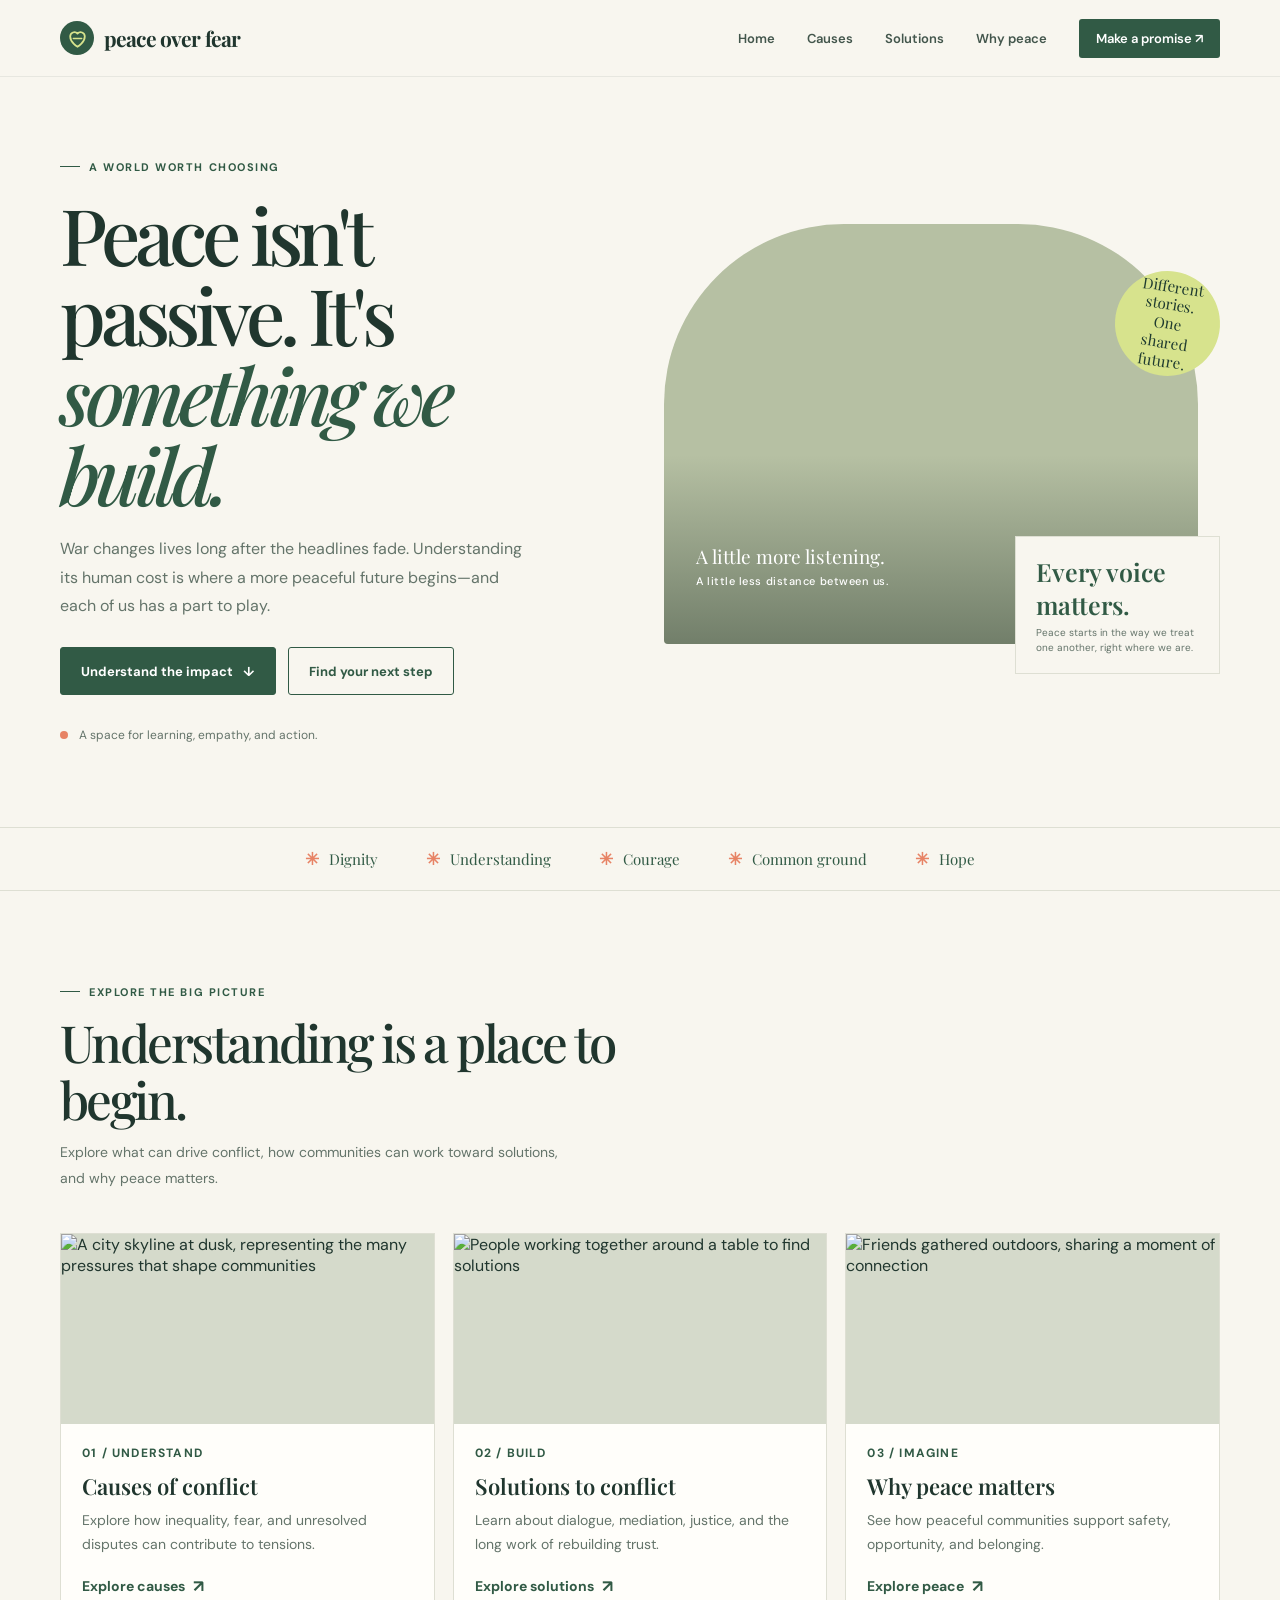
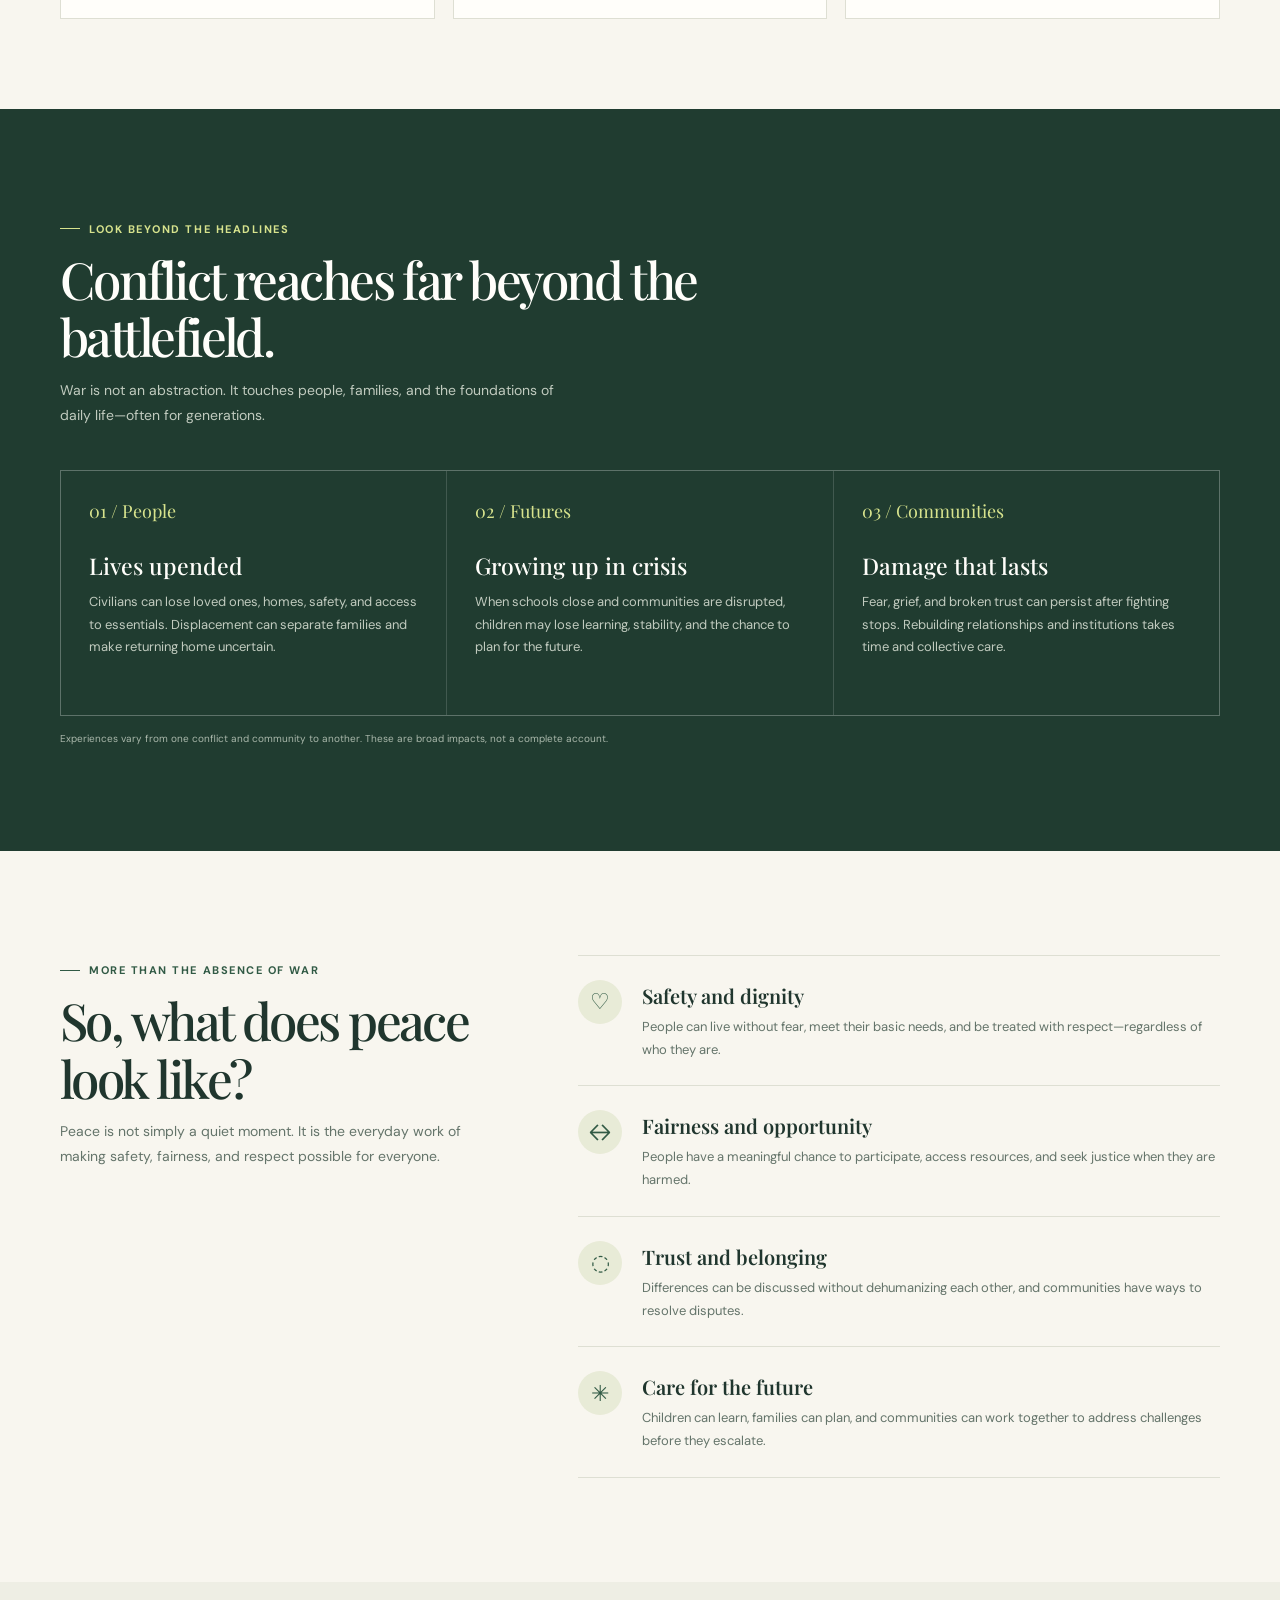
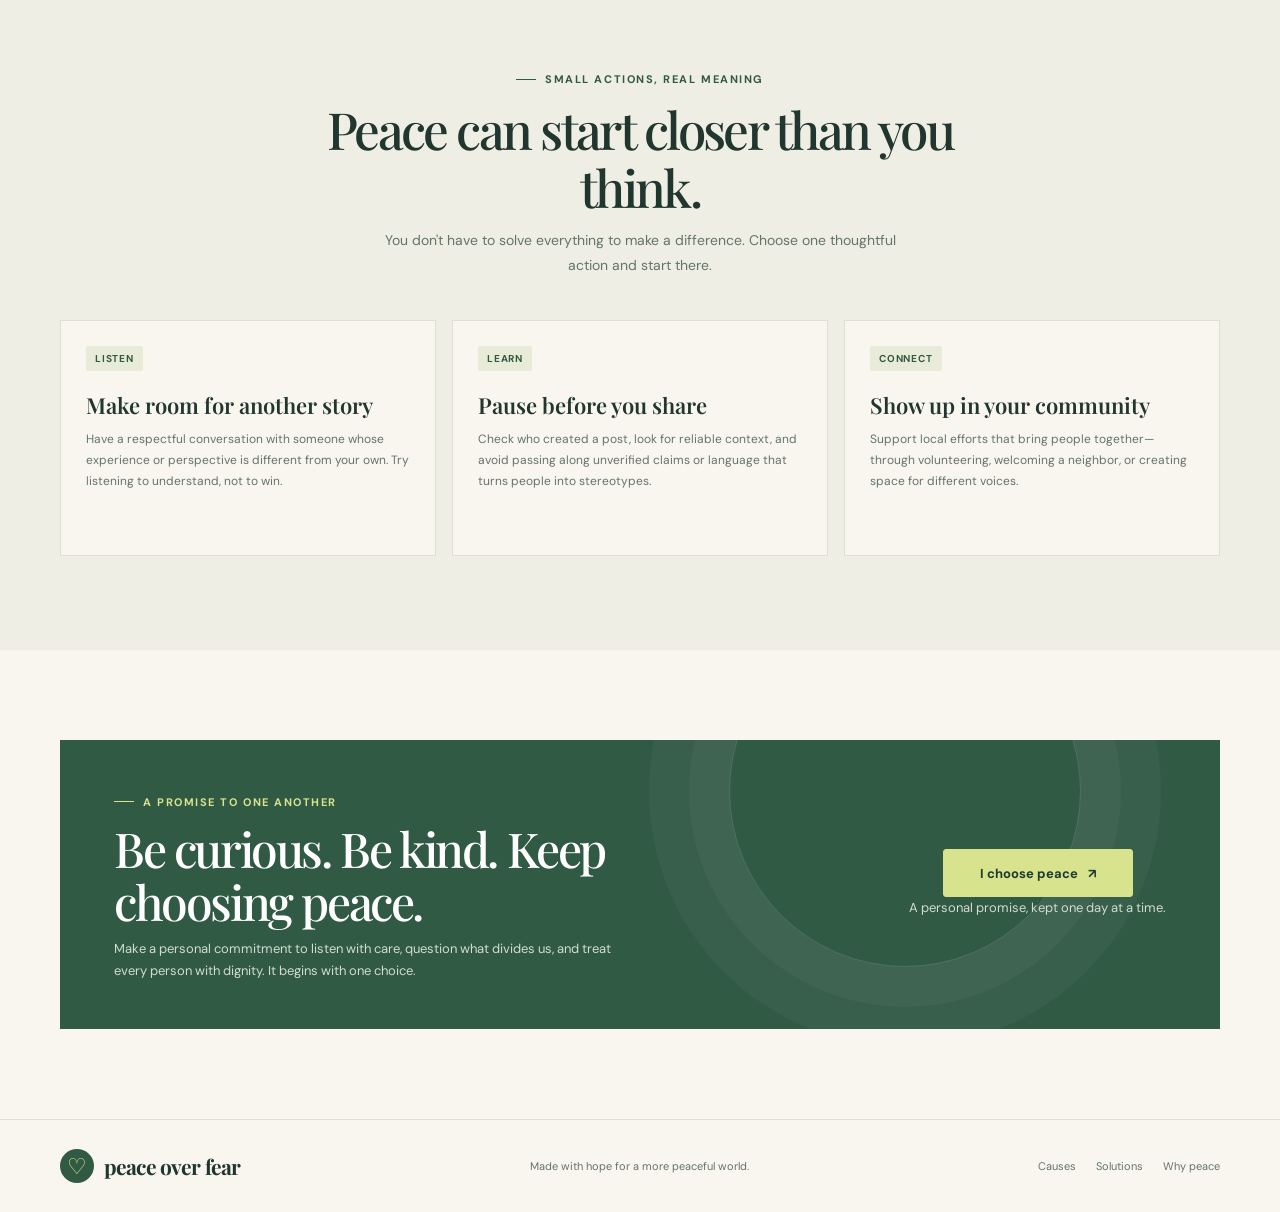
==== commit b5e95f24: "Update index.html" ====
--- a/index.html
+++ b/index.html
@@ -10,7 +10,171 @@
   <link rel="preconnect" href="https://fonts.gstatic.com" crossorigin>
   <link href="https://fonts.googleapis.com/css2?family=DM+Sans:wght@400;500;600;700&family=Playfair+Display:wght@500;600;700&display=swap" rel="stylesheet">
   <link rel="stylesheet" href="styles.css">
-  
+  <style>
+    :root {
+      --paper: #f8f6ef;
+      --ink: #20362e;
+      --muted: #64746a;
+      --green: #315a45;
+      --green-dark: #203c30;
+      --lime: #d7e38d;
+      --coral: #e78365;
+      --line: #dedfd3;
+      --white: #fffefa;
+      --serif: "Playfair Display", Georgia, serif;
+      --sans: "DM Sans", Arial, sans-serif;
+    }
+
+    * { box-sizing: border-box; }
+    html { scroll-behavior: smooth; scroll-padding-top: 92px; }
+    body { margin: 0; background: var(--paper); color: var(--ink); font-family: var(--sans); -webkit-font-smoothing: antialiased; }
+    a { color: inherit; }
+    button { font: inherit; }
+    .wrap { width: min(1160px, calc(100% - 64px)); margin-inline: auto; }
+    .eyebrow { display: inline-flex; align-items: center; gap: 9px; color: var(--green); font-size: 11px; font-weight: 700; letter-spacing: .14em; text-transform: uppercase; }
+    .eyebrow::before { width: 20px; height: 1px; background: currentColor; content: ""; }
+
+    .site-header { position: sticky; z-index: 5; top: 0; border-bottom: 1px solid rgb(32 54 46 / 8%); background: rgb(248 246 239 / 93%); backdrop-filter: blur(12px); }
+    .nav { min-height: 76px; display: flex; align-items: center; justify-content: space-between; gap: 24px; }
+    .brand { display: inline-flex; align-items: center; gap: 10px; text-decoration: none; }
+    .brand-mark { width: 34px; height: 34px; display: grid; place-items: center; border-radius: 50%; background: var(--green); color: var(--lime); }
+    .brand-mark span { font-size: 22px; }
+    .brand-name { font-family: var(--serif); font-size: 21px; font-weight: 700; letter-spacing: -.04em; }
+    .nav-links { display: flex; align-items: center; gap: 32px; }
+    .nav-links a { color: #43564c; font-size: 13px; font-weight: 600; text-decoration: none; }
+    .nav-links a:hover { color: var(--green); }
+    .nav-links .nav-cta { padding: 11px 17px; border-radius: 3px; background: var(--green); color: white; }
+    .menu-toggle { display: none; width: 42px; height: 42px; border: 1px solid var(--line); border-radius: 50%; background: transparent; color: var(--ink); font-size: 25px; cursor: pointer; }
+
+    .hero { padding: 64px 0 70px; }
+    .hero-grid { display: grid; grid-template-columns: 1fr 1.03fr; align-items: center; gap: 64px; }
+    .hero-copy { padding: 10px 0 14px; }
+    h1, h2, h3, p { margin-top: 0; }
+    h1 { max-width: 570px; margin: 20px 0; font-family: var(--serif); font-size: clamp(48px, 6.1vw, 78px); font-weight: 500; letter-spacing: -.065em; line-height: 1.03; }
+    h1 em { color: var(--green); font-weight: 500; }
+    .hero-copy > p { max-width: 465px; margin-bottom: 26px; color: var(--muted); font-size: 16px; line-height: 1.8; }
+    .button-row { display: flex; flex-wrap: wrap; align-items: center; gap: 12px; }
+    .button { min-height: 48px; display: inline-flex; align-items: center; justify-content: center; gap: 10px; padding: 0 20px; border: 1px solid var(--green); border-radius: 3px; background: var(--green); color: white; font-size: 13px; font-weight: 700; text-decoration: none; transition: background .2s, transform .2s; }
+    .button:hover { transform: translateY(-2px); background: var(--green-dark); }
+    .button.secondary { background: transparent; color: var(--green); }
+    .button.secondary:hover { background: #edf0e3; }
+    .hero-note { display: flex; align-items: center; gap: 11px; margin-top: 32px; color: var(--muted); font-size: 12px; }
+    .note-dot { width: 8px; height: 8px; border-radius: 50%; background: var(--coral); }
+    .hero-visual { position: relative; min-height: 450px; }
+    .hero-image { position: absolute; inset: 0 22px 30px 0; overflow: hidden; border-radius: 180px 180px 4px 4px; background: #b6c0a3 url("https://images.unsplash.com/photo-1529156069898-49953e39b3ac?auto=format&fit=crop&w=1400&q=85") center 48% / cover no-repeat; }
+    .hero-image::after { position: absolute; inset: 0; background: linear-gradient(180deg, transparent 55%, rgb(19 36 27 / 42%)); content: ""; }
+    .image-caption { position: absolute; z-index: 1; bottom: 56px; left: 32px; color: white; font-family: var(--serif); font-size: 19px; }
+    .image-caption small { display: block; margin-top: 5px; font-family: var(--sans); font-size: 11px; font-weight: 500; letter-spacing: .05em; }
+    .hero-stamp { position: absolute; top: 47px; right: 0; width: 105px; height: 105px; display: grid; place-items: center; border-radius: 50%; background: var(--lime); color: var(--green-dark); text-align: center; transform: rotate(9deg); }
+    .hero-stamp span { max-width: 76px; font-family: var(--serif); font-size: 15px; line-height: 1.25; }
+    .hero-stat { position: absolute; right: 0; bottom: 0; width: 205px; padding: 18px 20px; border: 1px solid var(--line); background: var(--paper); }
+    .hero-stat strong { display: block; color: var(--green); font-family: var(--serif); font-size: 25px; font-weight: 600; }
+    .hero-stat span { display: block; margin-top: 4px; color: var(--muted); font-size: 10px; line-height: 1.5; }
+
+    .ticker { overflow: hidden; border-block: 1px solid var(--line); }
+    .ticker-inner { min-height: 62px; display: flex; align-items: center; justify-content: center; gap: clamp(15px, 4vw, 48px); color: var(--green); }
+    .ticker-item { display: flex; align-items: center; gap: 10px; white-space: nowrap; font-family: var(--serif); font-size: 15px; }
+    .ticker-item b { color: var(--coral); font-family: var(--sans); font-size: 17px; }
+
+    .section { padding: 104px 0; }
+    .section-heading { max-width: 650px; margin-bottom: 42px; }
+    .section-heading h2 { margin: 15px 0 12px; font-family: var(--serif); font-size: clamp(36px, 4vw, 52px); font-weight: 500; letter-spacing: -.05em; line-height: 1.12; }
+    .section-heading p { max-width: 520px; margin-bottom: 0; color: var(--muted); font-size: 14px; line-height: 1.8; }
+    .impact { background: var(--green-dark); color: var(--white); }
+    .impact .eyebrow { color: var(--lime); }
+    .impact .section-heading p { color: #c1cbbf; }
+    .impact-grid { display: grid; grid-template-columns: repeat(3, 1fr); gap: 1px; border: 1px solid rgb(255 255 255 / 15%); background: rgb(255 255 255 / 15%); }
+    .impact-card { min-height: 244px; padding: 28px 28px 26px; background: var(--green-dark); }
+    .impact-number { display: block; margin-bottom: 27px; color: var(--lime); font-family: var(--serif); font-size: 18px; }
+    .impact-card h3 { margin-bottom: 10px; font-family: var(--serif); font-size: 23px; font-weight: 500; }
+    .impact-card p { margin-bottom: 0; color: #c1cbbf; font-size: 13px; line-height: 1.75; }
+    .impact-footnote { margin: 15px 0 0; color: #aab8ab; font-size: 10px; line-height: 1.6; }
+
+    .peace-grid { display: grid; grid-template-columns: .8fr 1.2fr; align-items: start; gap: 90px; }
+    .peace-grid .section-heading { position: sticky; top: 120px; }
+    .peace-list { border-top: 1px solid var(--line); }
+    .peace-item { display: grid; grid-template-columns: 50px 1fr; gap: 14px; padding: 24px 0; border-bottom: 1px solid var(--line); }
+    .peace-icon { width: 44px; height: 44px; display: grid; place-items: center; border-radius: 50%; background: #e8ebd7; color: var(--green); font-size: 22px; }
+    .peace-item h3 { margin: 2px 0 7px; font-family: var(--serif); font-size: 20px; font-weight: 600; }
+    .peace-item p { margin: 0; color: var(--muted); font-size: 13px; line-height: 1.75; }
+
+    .actions { padding: 82px 0 94px; background: #eeeee4; }
+    .actions .section-heading { margin-inline: auto; text-align: center; }
+    .actions .section-heading .eyebrow { justify-content: center; }
+    .actions .section-heading p { margin-inline: auto; }
+    .action-grid { display: grid; grid-template-columns: repeat(3, 1fr); gap: 16px; }
+    .action-card { min-height: 236px; display: flex; flex-direction: column; padding: 25px; border: 1px solid #dedfd3; background: var(--paper); }
+    .action-card .tag { align-self: flex-start; margin-bottom: 19px; padding: 6px 9px; border-radius: 2px; background: #e8ebd7; color: var(--green); font-size: 10px; font-weight: 700; letter-spacing: .08em; text-transform: uppercase; }
+    .action-card h3 { margin-bottom: 9px; font-family: var(--serif); font-size: 22px; font-weight: 600; }
+    .action-card p { margin: 0; color: var(--muted); font-size: 12px; line-height: 1.75; }
+
+    .pledge-section { padding: 90px 0; }
+    .pledge-box { position: relative; overflow: hidden; display: grid; grid-template-columns: 1.2fr .8fr; align-items: center; gap: 30px; padding: 46px 54px; background: var(--green); color: white; }
+    .pledge-box::after { position: absolute; top: -125px; right: 12%; width: 350px; height: 350px; border: 1px solid rgb(255 255 255 / 14%); border-radius: 50%; box-shadow: 0 0 0 40px rgb(255 255 255 / 4%), 0 0 0 80px rgb(255 255 255 / 3%); content: ""; pointer-events: none; }
+    .pledge-box .eyebrow { color: var(--lime); }
+    .pledge-box h2 { max-width: 530px; margin: 13px 0 10px; font-family: var(--serif); font-size: clamp(34px, 4vw, 48px); font-weight: 500; letter-spacing: -.05em; line-height: 1.1; }
+    .pledge-box p { max-width: 500px; margin: 0; color: #d2dcd1; font-size: 13px; line-height: 1.75; }
+    .pledge-action { position: relative; z-index: 1; justify-self: end; text-align: center; }
+    .pledge-action .button { min-width: 190px; border-color: var(--lime); background: var(--lime); color: var(--green-dark); }
+    .pledge-action .button:hover { background: #e5edb5; }
+    .pledge-action .button:disabled { cursor: default; opacity: .9; transform: none; }
+    .pledge-count { margin-top: 13px; color: #d2dcd1; font-size: 11px; }
+    .pledge-count strong { color: white; }
+
+    .footer { padding: 29px 0; border-top: 1px solid var(--line); }
+    .footer-inner { display: flex; align-items: center; justify-content: space-between; gap: 18px; }
+    .footer p { margin: 0; color: var(--muted); font-size: 11px; }
+    .footer-links { display: flex; gap: 20px; }
+    .footer-links a { color: var(--muted); font-size: 11px; text-decoration: none; }
+    .footer-links a:hover { color: var(--green); }
+    .sr-only { position: absolute; width: 1px; height: 1px; overflow: hidden; clip: rect(0, 0, 0, 0); white-space: nowrap; clip-path: inset(50%); }
+
+    @media (max-width: 800px) {
+      .hero-grid { grid-template-columns: 1fr 1fr; gap: 28px; }
+      .hero-visual { min-height: 390px; }
+      .hero-stamp { width: 84px; height: 84px; }
+      .hero-stamp span { font-size: 12px; }
+      .peace-grid { grid-template-columns: 1fr 1.25fr; gap: 38px; }
+      .pledge-box { padding: 38px; }
+      .ticker-inner { justify-content: flex-start; overflow: auto; }
+    }
+    @media (max-width: 620px) {
+      .wrap { width: min(100% - 40px, 480px); }
+      .nav { min-height: 68px; }
+      .menu-toggle { display: grid; place-items: center; }
+      .nav-links { position: absolute; top: 67px; right: 0; left: 0; display: none; flex-direction: column; align-items: stretch; gap: 0; padding: 8px 20px 18px; border-bottom: 1px solid var(--line); background: var(--paper); }
+      .nav-links.open { display: flex; }
+      .nav-links a { padding: 13px 4px; }
+      .nav-links .nav-cta { margin-top: 5px; padding: 12px; text-align: center; }
+      .hero { padding: 49px 0 44px; }
+      .hero-grid { grid-template-columns: 1fr; gap: 34px; }
+      h1 { max-width: 450px; font-size: clamp(47px, 14vw, 68px); }
+      .hero-copy > p { font-size: 14px; }
+      .hero-visual { min-height: 380px; }
+      .hero-image { right: 15px; }
+      .hero-stamp { top: 24px; }
+      .hero-stat { width: 175px; padding: 14px 16px; }
+      .ticker-inner { min-height: 54px; gap: 24px; }
+      .ticker-item { font-size: 13px; }
+      .section { padding: 72px 0; }
+      .section-heading { margin-bottom: 30px; }
+      .section-heading h2 { font-size: 38px; }
+      .impact-grid, .action-grid { grid-template-columns: 1fr; }
+      .impact-card { min-height: 0; padding: 23px; }
+      .impact-number { margin-bottom: 16px; }
+      .peace-grid { grid-template-columns: 1fr; gap: 10px; }
+      .peace-grid .section-heading { position: static; }
+      .actions { padding: 68px 0; }
+      .action-card { min-height: 0; }
+      .pledge-section { padding: 64px 0; }
+      .pledge-box { grid-template-columns: 1fr; gap: 24px; padding: 30px 25px; }
+      .pledge-action { justify-self: start; text-align: left; }
+      .footer-inner { flex-direction: column; align-items: flex-start; }
+    }
+    @media (prefers-reduced-motion: reduce) {
+      *, *::before, *::after { scroll-behavior: auto !important; transition-duration: .01ms !important; animation-duration: .01ms !important; }
+    }
+  </style>
 </head>
 <body>
   <header class="site-header">
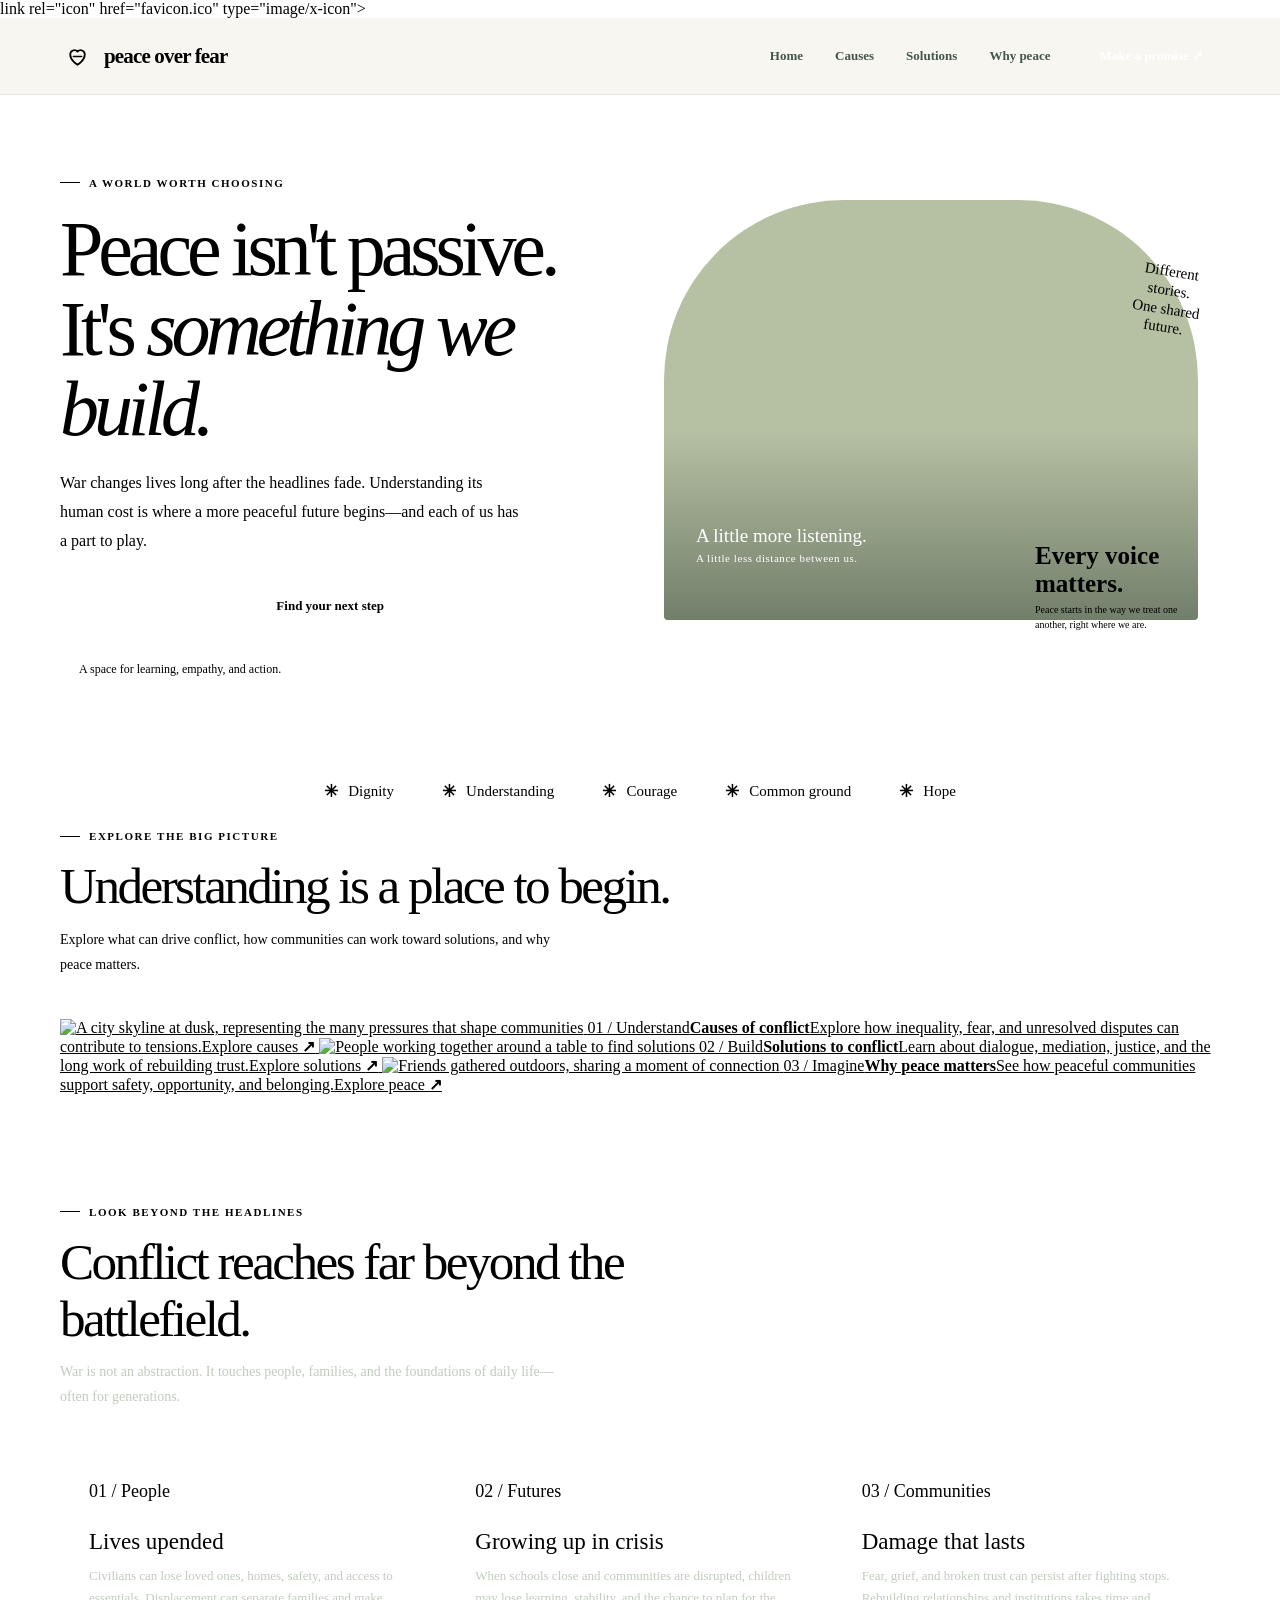
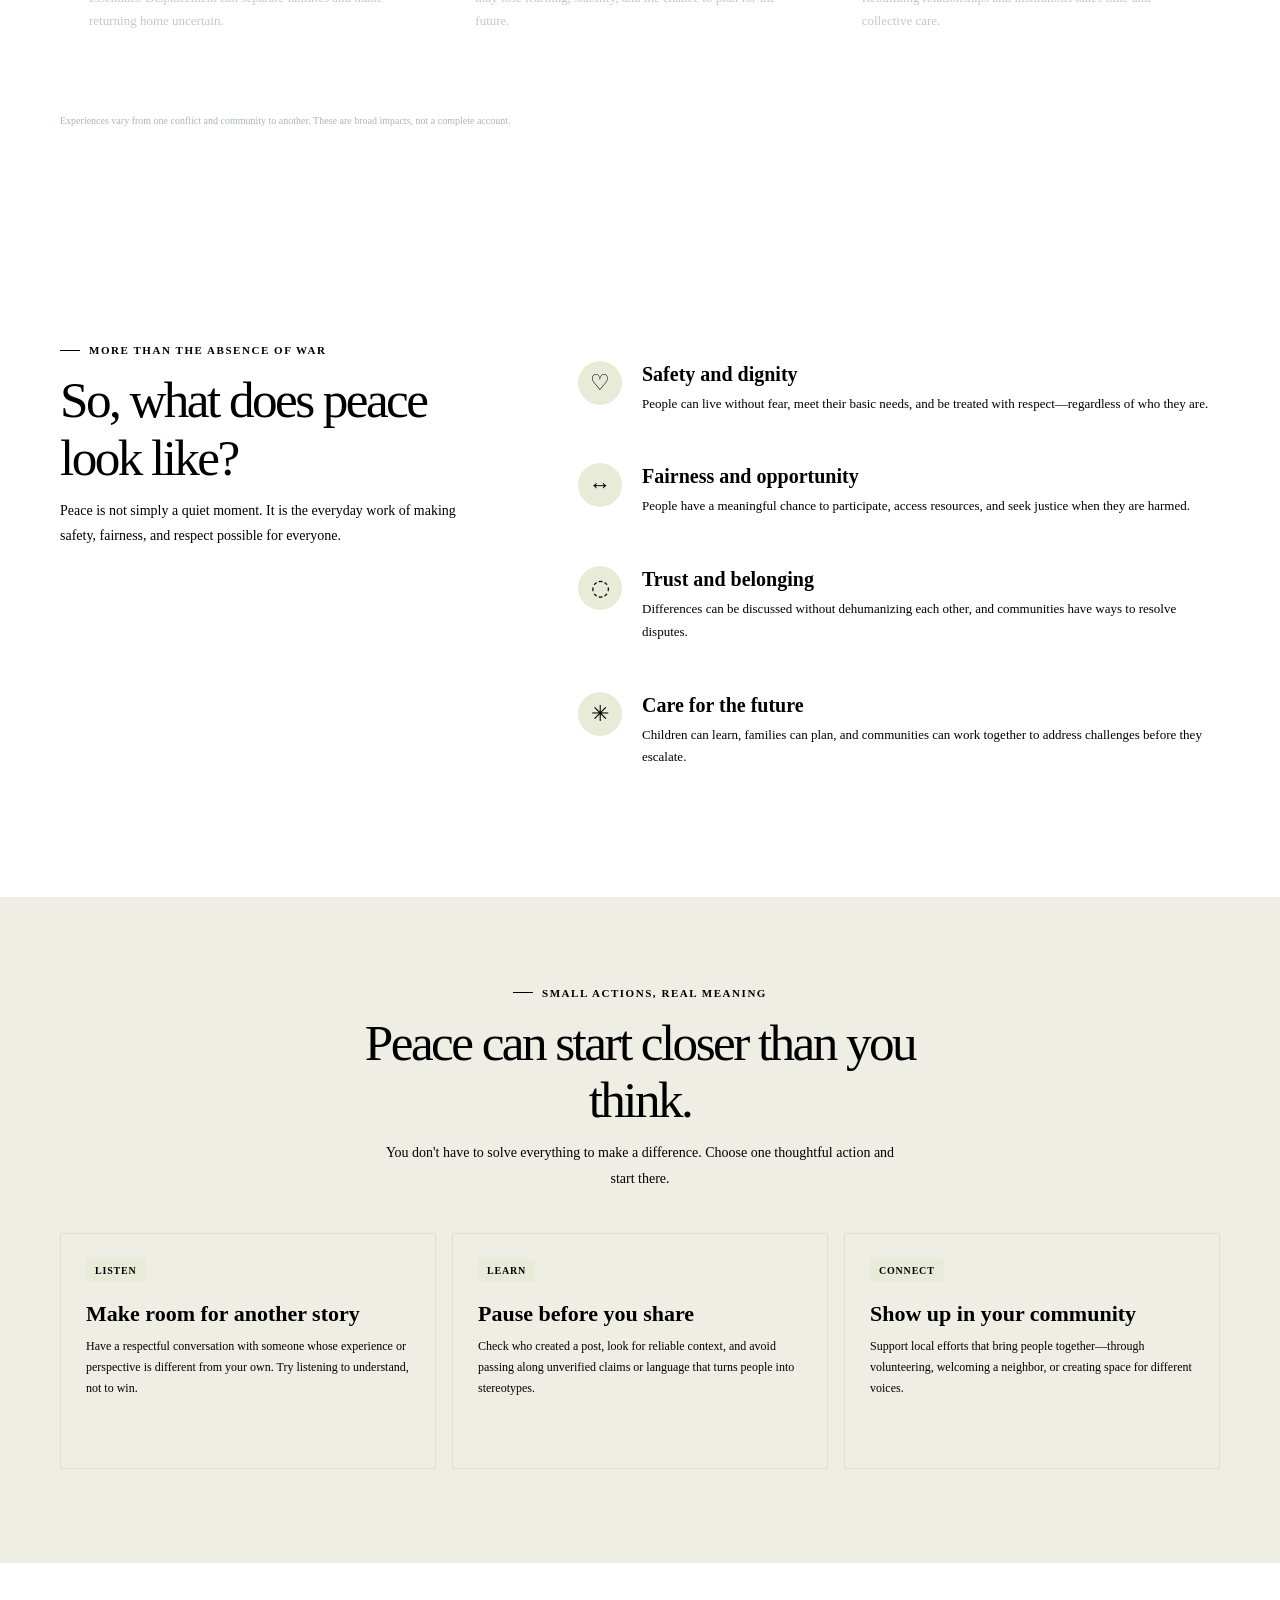
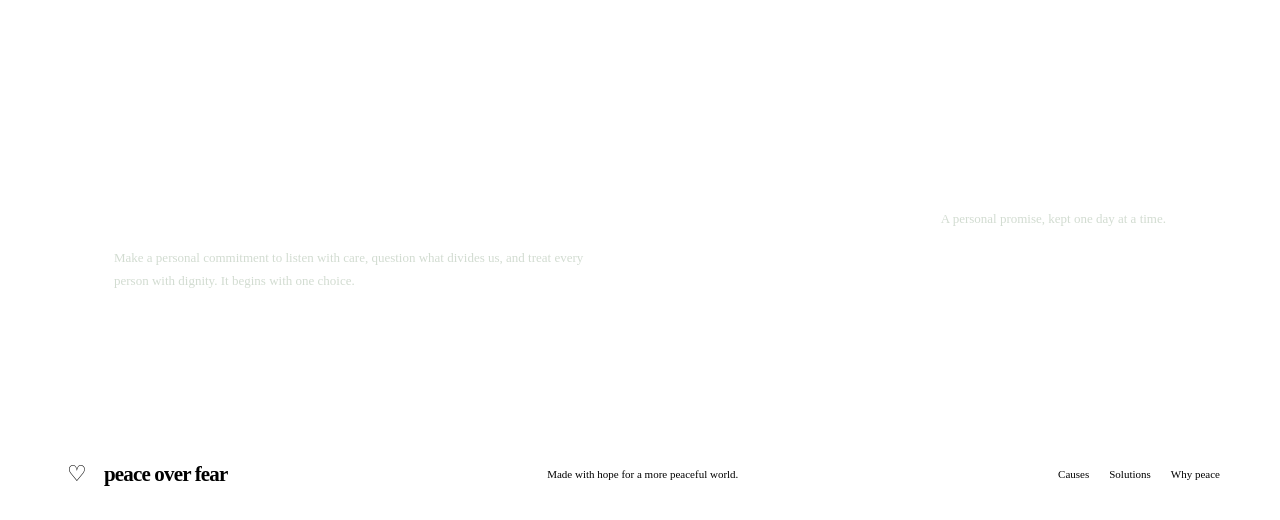
==== commit 6044966b: "first change" ====
--- a/index.html
+++ b/index.html
@@ -9,172 +9,9 @@
   <link rel="preconnect" href="https://fonts.googleapis.com">
   <link rel="preconnect" href="https://fonts.gstatic.com" crossorigin>
   <link href="https://fonts.googleapis.com/css2?family=DM+Sans:wght@400;500;600;700&family=Playfair+Display:wght@500;600;700&display=swap" rel="stylesheet">
-  <link rel="stylesheet" href="styles.css">
-  <style>
-    :root {
-      --paper: #f8f6ef;
-      --ink: #20362e;
-      --muted: #64746a;
-      --green: #315a45;
-      --green-dark: #203c30;
-      --lime: #d7e38d;
-      --coral: #e78365;
-      --line: #dedfd3;
-      --white: #fffefa;
-      --serif: "Playfair Display", Georgia, serif;
-      --sans: "DM Sans", Arial, sans-serif;
-    }
-
-    * { box-sizing: border-box; }
-    html { scroll-behavior: smooth; scroll-padding-top: 92px; }
-    body { margin: 0; background: var(--paper); color: var(--ink); font-family: var(--sans); -webkit-font-smoothing: antialiased; }
-    a { color: inherit; }
-    button { font: inherit; }
-    .wrap { width: min(1160px, calc(100% - 64px)); margin-inline: auto; }
-    .eyebrow { display: inline-flex; align-items: center; gap: 9px; color: var(--green); font-size: 11px; font-weight: 700; letter-spacing: .14em; text-transform: uppercase; }
-    .eyebrow::before { width: 20px; height: 1px; background: currentColor; content: ""; }
-
-    .site-header { position: sticky; z-index: 5; top: 0; border-bottom: 1px solid rgb(32 54 46 / 8%); background: rgb(248 246 239 / 93%); backdrop-filter: blur(12px); }
-    .nav { min-height: 76px; display: flex; align-items: center; justify-content: space-between; gap: 24px; }
-    .brand { display: inline-flex; align-items: center; gap: 10px; text-decoration: none; }
-    .brand-mark { width: 34px; height: 34px; display: grid; place-items: center; border-radius: 50%; background: var(--green); color: var(--lime); }
-    .brand-mark span { font-size: 22px; }
-    .brand-name { font-family: var(--serif); font-size: 21px; font-weight: 700; letter-spacing: -.04em; }
-    .nav-links { display: flex; align-items: center; gap: 32px; }
-    .nav-links a { color: #43564c; font-size: 13px; font-weight: 600; text-decoration: none; }
-    .nav-links a:hover { color: var(--green); }
-    .nav-links .nav-cta { padding: 11px 17px; border-radius: 3px; background: var(--green); color: white; }
-    .menu-toggle { display: none; width: 42px; height: 42px; border: 1px solid var(--line); border-radius: 50%; background: transparent; color: var(--ink); font-size: 25px; cursor: pointer; }
-
-    .hero { padding: 64px 0 70px; }
-    .hero-grid { display: grid; grid-template-columns: 1fr 1.03fr; align-items: center; gap: 64px; }
-    .hero-copy { padding: 10px 0 14px; }
-    h1, h2, h3, p { margin-top: 0; }
-    h1 { max-width: 570px; margin: 20px 0; font-family: var(--serif); font-size: clamp(48px, 6.1vw, 78px); font-weight: 500; letter-spacing: -.065em; line-height: 1.03; }
-    h1 em { color: var(--green); font-weight: 500; }
-    .hero-copy > p { max-width: 465px; margin-bottom: 26px; color: var(--muted); font-size: 16px; line-height: 1.8; }
-    .button-row { display: flex; flex-wrap: wrap; align-items: center; gap: 12px; }
-    .button { min-height: 48px; display: inline-flex; align-items: center; justify-content: center; gap: 10px; padding: 0 20px; border: 1px solid var(--green); border-radius: 3px; background: var(--green); color: white; font-size: 13px; font-weight: 700; text-decoration: none; transition: background .2s, transform .2s; }
-    .button:hover { transform: translateY(-2px); background: var(--green-dark); }
-    .button.secondary { background: transparent; color: var(--green); }
-    .button.secondary:hover { background: #edf0e3; }
-    .hero-note { display: flex; align-items: center; gap: 11px; margin-top: 32px; color: var(--muted); font-size: 12px; }
-    .note-dot { width: 8px; height: 8px; border-radius: 50%; background: var(--coral); }
-    .hero-visual { position: relative; min-height: 450px; }
-    .hero-image { position: absolute; inset: 0 22px 30px 0; overflow: hidden; border-radius: 180px 180px 4px 4px; background: #b6c0a3 url("https://images.unsplash.com/photo-1529156069898-49953e39b3ac?auto=format&fit=crop&w=1400&q=85") center 48% / cover no-repeat; }
-    .hero-image::after { position: absolute; inset: 0; background: linear-gradient(180deg, transparent 55%, rgb(19 36 27 / 42%)); content: ""; }
-    .image-caption { position: absolute; z-index: 1; bottom: 56px; left: 32px; color: white; font-family: var(--serif); font-size: 19px; }
-    .image-caption small { display: block; margin-top: 5px; font-family: var(--sans); font-size: 11px; font-weight: 500; letter-spacing: .05em; }
-    .hero-stamp { position: absolute; top: 47px; right: 0; width: 105px; height: 105px; display: grid; place-items: center; border-radius: 50%; background: var(--lime); color: var(--green-dark); text-align: center; transform: rotate(9deg); }
-    .hero-stamp span { max-width: 76px; font-family: var(--serif); font-size: 15px; line-height: 1.25; }
-    .hero-stat { position: absolute; right: 0; bottom: 0; width: 205px; padding: 18px 20px; border: 1px solid var(--line); background: var(--paper); }
-    .hero-stat strong { display: block; color: var(--green); font-family: var(--serif); font-size: 25px; font-weight: 600; }
-    .hero-stat span { display: block; margin-top: 4px; color: var(--muted); font-size: 10px; line-height: 1.5; }
-
-    .ticker { overflow: hidden; border-block: 1px solid var(--line); }
-    .ticker-inner { min-height: 62px; display: flex; align-items: center; justify-content: center; gap: clamp(15px, 4vw, 48px); color: var(--green); }
-    .ticker-item { display: flex; align-items: center; gap: 10px; white-space: nowrap; font-family: var(--serif); font-size: 15px; }
-    .ticker-item b { color: var(--coral); font-family: var(--sans); font-size: 17px; }
-
-    .section { padding: 104px 0; }
-    .section-heading { max-width: 650px; margin-bottom: 42px; }
-    .section-heading h2 { margin: 15px 0 12px; font-family: var(--serif); font-size: clamp(36px, 4vw, 52px); font-weight: 500; letter-spacing: -.05em; line-height: 1.12; }
-    .section-heading p { max-width: 520px; margin-bottom: 0; color: var(--muted); font-size: 14px; line-height: 1.8; }
-    .impact { background: var(--green-dark); color: var(--white); }
-    .impact .eyebrow { color: var(--lime); }
-    .impact .section-heading p { color: #c1cbbf; }
-    .impact-grid { display: grid; grid-template-columns: repeat(3, 1fr); gap: 1px; border: 1px solid rgb(255 255 255 / 15%); background: rgb(255 255 255 / 15%); }
-    .impact-card { min-height: 244px; padding: 28px 28px 26px; background: var(--green-dark); }
-    .impact-number { display: block; margin-bottom: 27px; color: var(--lime); font-family: var(--serif); font-size: 18px; }
-    .impact-card h3 { margin-bottom: 10px; font-family: var(--serif); font-size: 23px; font-weight: 500; }
-    .impact-card p { margin-bottom: 0; color: #c1cbbf; font-size: 13px; line-height: 1.75; }
-    .impact-footnote { margin: 15px 0 0; color: #aab8ab; font-size: 10px; line-height: 1.6; }
-
-    .peace-grid { display: grid; grid-template-columns: .8fr 1.2fr; align-items: start; gap: 90px; }
-    .peace-grid .section-heading { position: sticky; top: 120px; }
-    .peace-list { border-top: 1px solid var(--line); }
-    .peace-item { display: grid; grid-template-columns: 50px 1fr; gap: 14px; padding: 24px 0; border-bottom: 1px solid var(--line); }
-    .peace-icon { width: 44px; height: 44px; display: grid; place-items: center; border-radius: 50%; background: #e8ebd7; color: var(--green); font-size: 22px; }
-    .peace-item h3 { margin: 2px 0 7px; font-family: var(--serif); font-size: 20px; font-weight: 600; }
-    .peace-item p { margin: 0; color: var(--muted); font-size: 13px; line-height: 1.75; }
-
-    .actions { padding: 82px 0 94px; background: #eeeee4; }
-    .actions .section-heading { margin-inline: auto; text-align: center; }
-    .actions .section-heading .eyebrow { justify-content: center; }
-    .actions .section-heading p { margin-inline: auto; }
-    .action-grid { display: grid; grid-template-columns: repeat(3, 1fr); gap: 16px; }
-    .action-card { min-height: 236px; display: flex; flex-direction: column; padding: 25px; border: 1px solid #dedfd3; background: var(--paper); }
-    .action-card .tag { align-self: flex-start; margin-bottom: 19px; padding: 6px 9px; border-radius: 2px; background: #e8ebd7; color: var(--green); font-size: 10px; font-weight: 700; letter-spacing: .08em; text-transform: uppercase; }
-    .action-card h3 { margin-bottom: 9px; font-family: var(--serif); font-size: 22px; font-weight: 600; }
-    .action-card p { margin: 0; color: var(--muted); font-size: 12px; line-height: 1.75; }
-
-    .pledge-section { padding: 90px 0; }
-    .pledge-box { position: relative; overflow: hidden; display: grid; grid-template-columns: 1.2fr .8fr; align-items: center; gap: 30px; padding: 46px 54px; background: var(--green); color: white; }
-    .pledge-box::after { position: absolute; top: -125px; right: 12%; width: 350px; height: 350px; border: 1px solid rgb(255 255 255 / 14%); border-radius: 50%; box-shadow: 0 0 0 40px rgb(255 255 255 / 4%), 0 0 0 80px rgb(255 255 255 / 3%); content: ""; pointer-events: none; }
-    .pledge-box .eyebrow { color: var(--lime); }
-    .pledge-box h2 { max-width: 530px; margin: 13px 0 10px; font-family: var(--serif); font-size: clamp(34px, 4vw, 48px); font-weight: 500; letter-spacing: -.05em; line-height: 1.1; }
-    .pledge-box p { max-width: 500px; margin: 0; color: #d2dcd1; font-size: 13px; line-height: 1.75; }
-    .pledge-action { position: relative; z-index: 1; justify-self: end; text-align: center; }
-    .pledge-action .button { min-width: 190px; border-color: var(--lime); background: var(--lime); color: var(--green-dark); }
-    .pledge-action .button:hover { background: #e5edb5; }
-    .pledge-action .button:disabled { cursor: default; opacity: .9; transform: none; }
-    .pledge-count { margin-top: 13px; color: #d2dcd1; font-size: 11px; }
-    .pledge-count strong { color: white; }
-
-    .footer { padding: 29px 0; border-top: 1px solid var(--line); }
-    .footer-inner { display: flex; align-items: center; justify-content: space-between; gap: 18px; }
-    .footer p { margin: 0; color: var(--muted); font-size: 11px; }
-    .footer-links { display: flex; gap: 20px; }
-    .footer-links a { color: var(--muted); font-size: 11px; text-decoration: none; }
-    .footer-links a:hover { color: var(--green); }
-    .sr-only { position: absolute; width: 1px; height: 1px; overflow: hidden; clip: rect(0, 0, 0, 0); white-space: nowrap; clip-path: inset(50%); }
-
-    @media (max-width: 800px) {
-      .hero-grid { grid-template-columns: 1fr 1fr; gap: 28px; }
-      .hero-visual { min-height: 390px; }
-      .hero-stamp { width: 84px; height: 84px; }
-      .hero-stamp span { font-size: 12px; }
-      .peace-grid { grid-template-columns: 1fr 1.25fr; gap: 38px; }
-      .pledge-box { padding: 38px; }
-      .ticker-inner { justify-content: flex-start; overflow: auto; }
-    }
-    @media (max-width: 620px) {
-      .wrap { width: min(100% - 40px, 480px); }
-      .nav { min-height: 68px; }
-      .menu-toggle { display: grid; place-items: center; }
-      .nav-links { position: absolute; top: 67px; right: 0; left: 0; display: none; flex-direction: column; align-items: stretch; gap: 0; padding: 8px 20px 18px; border-bottom: 1px solid var(--line); background: var(--paper); }
-      .nav-links.open { display: flex; }
-      .nav-links a { padding: 13px 4px; }
-      .nav-links .nav-cta { margin-top: 5px; padding: 12px; text-align: center; }
-      .hero { padding: 49px 0 44px; }
-      .hero-grid { grid-template-columns: 1fr; gap: 34px; }
-      h1 { max-width: 450px; font-size: clamp(47px, 14vw, 68px); }
-      .hero-copy > p { font-size: 14px; }
-      .hero-visual { min-height: 380px; }
-      .hero-image { right: 15px; }
-      .hero-stamp { top: 24px; }
-      .hero-stat { width: 175px; padding: 14px 16px; }
-      .ticker-inner { min-height: 54px; gap: 24px; }
-      .ticker-item { font-size: 13px; }
-      .section { padding: 72px 0; }
-      .section-heading { margin-bottom: 30px; }
-      .section-heading h2 { font-size: 38px; }
-      .impact-grid, .action-grid { grid-template-columns: 1fr; }
-      .impact-card { min-height: 0; padding: 23px; }
-      .impact-number { margin-bottom: 16px; }
-      .peace-grid { grid-template-columns: 1fr; gap: 10px; }
-      .peace-grid .section-heading { position: static; }
-      .actions { padding: 68px 0; }
-      .action-card { min-height: 0; }
-      .pledge-section { padding: 64px 0; }
-      .pledge-box { grid-template-columns: 1fr; gap: 24px; padding: 30px 25px; }
-      .pledge-action { justify-self: start; text-align: left; }
-      .footer-inner { flex-direction: column; align-items: flex-start; }
-    }
-    @media (prefers-reduced-motion: reduce) {
-      *, *::before, *::after { scroll-behavior: auto !important; transition-duration: .01ms !important; animation-duration: .01ms !important; }
-    }
-  </style>
+  <link rel="stylesheet" href="new.css">
+  link rel="icon" href="favicon.ico" type="image/x-icon">
+  
 </head>
 <body>
   <header class="site-header">
@@ -362,41 +199,6 @@
     </div>
   </footer>
 
-  <script>
-    const menuButton = document.querySelector(".menu-toggle");
-    const navLinks = document.querySelector(".nav-links");
-
-    menuButton.addEventListener("click", () => {
-      const isOpen = menuButton.getAttribute("aria-expanded") === "true";
-      menuButton.setAttribute("aria-expanded", String(!isOpen));
-      menuButton.setAttribute("aria-label", isOpen ? "Open navigation menu" : "Close navigation menu");
-      navLinks.classList.toggle("open", !isOpen);
-    });
-
-    navLinks.addEventListener("click", (event) => {
-      if (event.target.closest("a")) {
-        navLinks.classList.remove("open");
-        menuButton.setAttribute("aria-expanded", "false");
-        menuButton.setAttribute("aria-label", "Open navigation menu");
-      }
-    });
-
-    const pledgeButton = document.querySelector("#pledge-button");
-    const pledgeMessage = document.querySelector("#pledge-message");
-    const pledgeKey = "common-ground-peace-pledge";
-
-    if (localStorage.getItem(pledgeKey) === "made") {
-      pledgeButton.disabled = true;
-      pledgeButton.innerHTML = "Promise made <span aria-hidden=\"true\">✓</span>";
-      pledgeMessage.textContent = "Your promise is saved on this device. Thank you for choosing peace.";
-    }
-
-    pledgeButton.addEventListener("click", () => {
-      localStorage.setItem(pledgeKey, "made");
-      pledgeButton.disabled = true;
-      pledgeButton.innerHTML = "Promise made <span aria-hidden=\"true\">✓</span>";
-      pledgeMessage.textContent = "Your promise is saved on this device. Thank you for choosing peace.";
-    });
-  </script>
+  
 </body>
 </html>
--- a/new.css
+++ b/new.css
@@ -0,0 +1,165 @@
+<style>
+    :root {
+      --paper: #f8f6ef;
+      --ink: #20362e;
+      --muted: #64746a;
+      --green: #315a45;
+      --green-dark: #203c30;
+      --lime: #d7e38d;
+      --coral: #e78365;
+      --line: #dedfd3;
+      --white: #fffefa;
+      --serif: "Playfair Display", Georgia, serif;
+      --sans: "DM Sans", Arial, sans-serif;
+    }
+
+    * { box-sizing: border-box; }
+    html { scroll-behavior: smooth; scroll-padding-top: 92px; }
+    body { margin: 0; background: var(--paper); color: var(--ink); font-family: var(--sans); -webkit-font-smoothing: antialiased; }
+    a { color: inherit; }
+    button { font: inherit; }
+    .wrap { width: min(1160px, calc(100% - 64px)); margin-inline: auto; }
+    .eyebrow { display: inline-flex; align-items: center; gap: 9px; color: var(--green); font-size: 11px; font-weight: 700; letter-spacing: .14em; text-transform: uppercase; }
+    .eyebrow::before { width: 20px; height: 1px; background: currentColor; content: ""; }
+
+    .site-header { position: sticky; z-index: 5; top: 0; border-bottom: 1px solid rgb(32 54 46 / 8%); background: rgb(248 246 239 / 93%); backdrop-filter: blur(12px); }
+    .nav { min-height: 76px; display: flex; align-items: center; justify-content: space-between; gap: 24px; }
+    .brand { display: inline-flex; align-items: center; gap: 10px; text-decoration: none; }
+    .brand-mark { width: 34px; height: 34px; display: grid; place-items: center; border-radius: 50%; background: var(--green); color: var(--lime); }
+    .brand-mark span { font-size: 22px; }
+    .brand-name { font-family: var(--serif); font-size: 21px; font-weight: 700; letter-spacing: -.04em; }
+    .nav-links { display: flex; align-items: center; gap: 32px; }
+    .nav-links a { color: #43564c; font-size: 13px; font-weight: 600; text-decoration: none; }
+    .nav-links a:hover { color: var(--green); }
+    .nav-links .nav-cta { padding: 11px 17px; border-radius: 3px; background: var(--green); color: white; }
+    .menu-toggle { display: none; width: 42px; height: 42px; border: 1px solid var(--line); border-radius: 50%; background: transparent; color: var(--ink); font-size: 25px; cursor: pointer; }
+
+    .hero { padding: 64px 0 70px; }
+    .hero-grid { display: grid; grid-template-columns: 1fr 1.03fr; align-items: center; gap: 64px; }
+    .hero-copy { padding: 10px 0 14px; }
+    h1, h2, h3, p { margin-top: 0; }
+    h1 { max-width: 570px; margin: 20px 0; font-family: var(--serif); font-size: clamp(48px, 6.1vw, 78px); font-weight: 500; letter-spacing: -.065em; line-height: 1.03; }
+    h1 em { color: var(--green); font-weight: 500; }
+    .hero-copy > p { max-width: 465px; margin-bottom: 26px; color: var(--muted); font-size: 16px; line-height: 1.8; }
+    .button-row { display: flex; flex-wrap: wrap; align-items: center; gap: 12px; }
+    .button { min-height: 48px; display: inline-flex; align-items: center; justify-content: center; gap: 10px; padding: 0 20px; border: 1px solid var(--green); border-radius: 3px; background: var(--green); color: white; font-size: 13px; font-weight: 700; text-decoration: none; transition: background .2s, transform .2s; }
+    .button:hover { transform: translateY(-2px); background: var(--green-dark); }
+    .button.secondary { background: transparent; color: var(--green); }
+    .button.secondary:hover { background: #edf0e3; }
+    .hero-note { display: flex; align-items: center; gap: 11px; margin-top: 32px; color: var(--muted); font-size: 12px; }
+    .note-dot { width: 8px; height: 8px; border-radius: 50%; background: var(--coral); }
+    .hero-visual { position: relative; min-height: 450px; }
+    .hero-image { position: absolute; inset: 0 22px 30px 0; overflow: hidden; border-radius: 180px 180px 4px 4px; background: #b6c0a3 url("https://images.unsplash.com/photo-1529156069898-49953e39b3ac?auto=format&fit=crop&w=1400&q=85") center 48% / cover no-repeat; }
+    .hero-image::after { position: absolute; inset: 0; background: linear-gradient(180deg, transparent 55%, rgb(19 36 27 / 42%)); content: ""; }
+    .image-caption { position: absolute; z-index: 1; bottom: 56px; left: 32px; color: white; font-family: var(--serif); font-size: 19px; }
+    .image-caption small { display: block; margin-top: 5px; font-family: var(--sans); font-size: 11px; font-weight: 500; letter-spacing: .05em; }
+    .hero-stamp { position: absolute; top: 47px; right: 0; width: 105px; height: 105px; display: grid; place-items: center; border-radius: 50%; background: var(--lime); color: var(--green-dark); text-align: center; transform: rotate(9deg); }
+    .hero-stamp span { max-width: 76px; font-family: var(--serif); font-size: 15px; line-height: 1.25; }
+    .hero-stat { position: absolute; right: 0; bottom: 0; width: 205px; padding: 18px 20px; border: 1px solid var(--line); background: var(--paper); }
+    .hero-stat strong { display: block; color: var(--green); font-family: var(--serif); font-size: 25px; font-weight: 600; }
+    .hero-stat span { display: block; margin-top: 4px; color: var(--muted); font-size: 10px; line-height: 1.5; }
+
+    .ticker { overflow: hidden; border-block: 1px solid var(--line); }
+    .ticker-inner { min-height: 62px; display: flex; align-items: center; justify-content: center; gap: clamp(15px, 4vw, 48px); color: var(--green); }
+    .ticker-item { display: flex; align-items: center; gap: 10px; white-space: nowrap; font-family: var(--serif); font-size: 15px; }
+    .ticker-item b { color: var(--coral); font-family: var(--sans); font-size: 17px; }
+
+    .section { padding: 104px 0; }
+    .section-heading { max-width: 650px; margin-bottom: 42px; }
+    .section-heading h2 { margin: 15px 0 12px; font-family: var(--serif); font-size: clamp(36px, 4vw, 52px); font-weight: 500; letter-spacing: -.05em; line-height: 1.12; }
+    .section-heading p { max-width: 520px; margin-bottom: 0; color: var(--muted); font-size: 14px; line-height: 1.8; }
+    .impact { background: var(--green-dark); color: var(--white); }
+    .impact .eyebrow { color: var(--lime); }
+    .impact .section-heading p { color: #c1cbbf; }
+    .impact-grid { display: grid; grid-template-columns: repeat(3, 1fr); gap: 1px; border: 1px solid rgb(255 255 255 / 15%); background: rgb(255 255 255 / 15%); }
+    .impact-card { min-height: 244px; padding: 28px 28px 26px; background: var(--green-dark); }
+    .impact-number { display: block; margin-bottom: 27px; color: var(--lime); font-family: var(--serif); font-size: 18px; }
+    .impact-card h3 { margin-bottom: 10px; font-family: var(--serif); font-size: 23px; font-weight: 500; }
+    .impact-card p { margin-bottom: 0; color: #c1cbbf; font-size: 13px; line-height: 1.75; }
+    .impact-footnote { margin: 15px 0 0; color: #aab8ab; font-size: 10px; line-height: 1.6; }
+
+    .peace-grid { display: grid; grid-template-columns: .8fr 1.2fr; align-items: start; gap: 90px; }
+    .peace-grid .section-heading { position: sticky; top: 120px; }
+    .peace-list { border-top: 1px solid var(--line); }
+    .peace-item { display: grid; grid-template-columns: 50px 1fr; gap: 14px; padding: 24px 0; border-bottom: 1px solid var(--line); }
+    .peace-icon { width: 44px; height: 44px; display: grid; place-items: center; border-radius: 50%; background: #e8ebd7; color: var(--green); font-size: 22px; }
+    .peace-item h3 { margin: 2px 0 7px; font-family: var(--serif); font-size: 20px; font-weight: 600; }
+    .peace-item p { margin: 0; color: var(--muted); font-size: 13px; line-height: 1.75; }
+
+    .actions { padding: 82px 0 94px; background: #eeeee4; }
+    .actions .section-heading { margin-inline: auto; text-align: center; }
+    .actions .section-heading .eyebrow { justify-content: center; }
+    .actions .section-heading p { margin-inline: auto; }
+    .action-grid { display: grid; grid-template-columns: repeat(3, 1fr); gap: 16px; }
+    .action-card { min-height: 236px; display: flex; flex-direction: column; padding: 25px; border: 1px solid #dedfd3; background: var(--paper); }
+    .action-card .tag { align-self: flex-start; margin-bottom: 19px; padding: 6px 9px; border-radius: 2px; background: #e8ebd7; color: var(--green); font-size: 10px; font-weight: 700; letter-spacing: .08em; text-transform: uppercase; }
+    .action-card h3 { margin-bottom: 9px; font-family: var(--serif); font-size: 22px; font-weight: 600; }
+    .action-card p { margin: 0; color: var(--muted); font-size: 12px; line-height: 1.75; }
+
+    .pledge-section { padding: 90px 0; }
+    .pledge-box { position: relative; overflow: hidden; display: grid; grid-template-columns: 1.2fr .8fr; align-items: center; gap: 30px; padding: 46px 54px; background: var(--green); color: white; }
+    .pledge-box::after { position: absolute; top: -125px; right: 12%; width: 350px; height: 350px; border: 1px solid rgb(255 255 255 / 14%); border-radius: 50%; box-shadow: 0 0 0 40px rgb(255 255 255 / 4%), 0 0 0 80px rgb(255 255 255 / 3%); content: ""; pointer-events: none; }
+    .pledge-box .eyebrow { color: var(--lime); }
+    .pledge-box h2 { max-width: 530px; margin: 13px 0 10px; font-family: var(--serif); font-size: clamp(34px, 4vw, 48px); font-weight: 500; letter-spacing: -.05em; line-height: 1.1; }
+    .pledge-box p { max-width: 500px; margin: 0; color: #d2dcd1; font-size: 13px; line-height: 1.75; }
+    .pledge-action { position: relative; z-index: 1; justify-self: end; text-align: center; }
+    .pledge-action .button { min-width: 190px; border-color: var(--lime); background: var(--lime); color: var(--green-dark); }
+    .pledge-action .button:hover { background: #e5edb5; }
+    .pledge-action .button:disabled { cursor: default; opacity: .9; transform: none; }
+    .pledge-count { margin-top: 13px; color: #d2dcd1; font-size: 11px; }
+    .pledge-count strong { color: white; }
+
+    .footer { padding: 29px 0; border-top: 1px solid var(--line); }
+    .footer-inner { display: flex; align-items: center; justify-content: space-between; gap: 18px; }
+    .footer p { margin: 0; color: var(--muted); font-size: 11px; }
+    .footer-links { display: flex; gap: 20px; }
+    .footer-links a { color: var(--muted); font-size: 11px; text-decoration: none; }
+    .footer-links a:hover { color: var(--green); }
+    .sr-only { position: absolute; width: 1px; height: 1px; overflow: hidden; clip: rect(0, 0, 0, 0); white-space: nowrap; clip-path: inset(50%); }
+
+    @media (max-width: 800px) {
+      .hero-grid { grid-template-columns: 1fr 1fr; gap: 28px; }
+      .hero-visual { min-height: 390px; }
+      .hero-stamp { width: 84px; height: 84px; }
+      .hero-stamp span { font-size: 12px; }
+      .peace-grid { grid-template-columns: 1fr 1.25fr; gap: 38px; }
+      .pledge-box { padding: 38px; }
+      .ticker-inner { justify-content: flex-start; overflow: auto; }
+    }
+    @media (max-width: 620px) {
+      .wrap { width: min(100% - 40px, 480px); }
+      .nav { min-height: 68px; }
+      .menu-toggle { display: grid; place-items: center; }
+      .nav-links { position: absolute; top: 67px; right: 0; left: 0; display: none; flex-direction: column; align-items: stretch; gap: 0; padding: 8px 20px 18px; border-bottom: 1px solid var(--line); background: var(--paper); }
+      .nav-links.open { display: flex; }
+      .nav-links a { padding: 13px 4px; }
+      .nav-links .nav-cta { margin-top: 5px; padding: 12px; text-align: center; }
+      .hero { padding: 49px 0 44px; }
+      .hero-grid { grid-template-columns: 1fr; gap: 34px; }
+      h1 { max-width: 450px; font-size: clamp(47px, 14vw, 68px); }
+      .hero-copy > p { font-size: 14px; }
+      .hero-visual { min-height: 380px; }
+      .hero-image { right: 15px; }
+      .hero-stamp { top: 24px; }
+      .hero-stat { width: 175px; padding: 14px 16px; }
+      .ticker-inner { min-height: 54px; gap: 24px; }
+      .ticker-item { font-size: 13px; }
+      .section { padding: 72px 0; }
+      .section-heading { margin-bottom: 30px; }
+      .section-heading h2 { font-size: 38px; }
+      .impact-grid, .action-grid { grid-template-columns: 1fr; }
+      .impact-card { min-height: 0; padding: 23px; }
+      .impact-number { margin-bottom: 16px; }
+      .peace-grid { grid-template-columns: 1fr; gap: 10px; }
+      .peace-grid .section-heading { position: static; }
+      .actions { padding: 68px 0; }
+      .action-card { min-height: 0; }
+      .pledge-section { padding: 64px 0; }
+      .pledge-box { grid-template-columns: 1fr; gap: 24px; padding: 30px 25px; }
+      .pledge-action { justify-self: start; text-align: left; }
+      .footer-inner { flex-direction: column; align-items: flex-start; }
+    }
+    @media (prefers-reduced-motion: reduce) {
+      *, *::before, *::after { scroll-behavior: auto !important; transition-duration: .01ms !important; animation-duration: .01ms !important; }
+    }
+  </style>
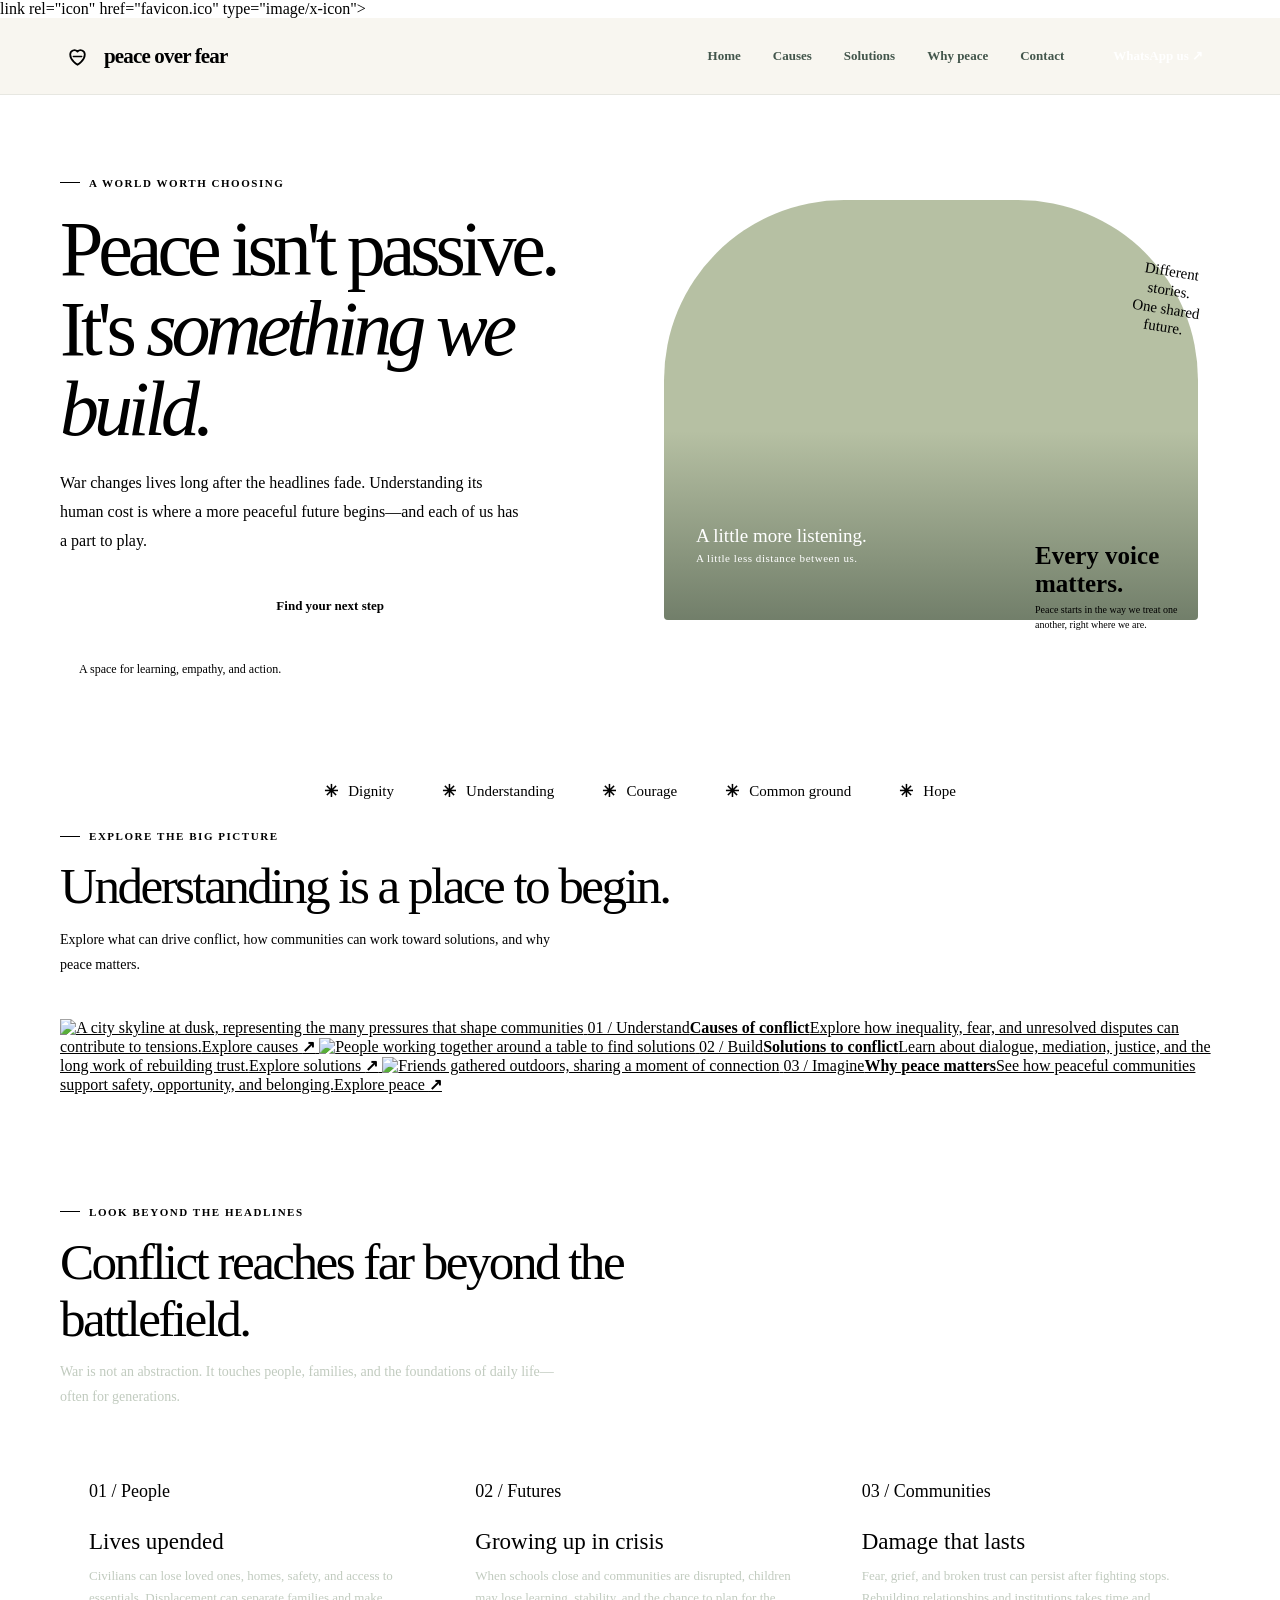
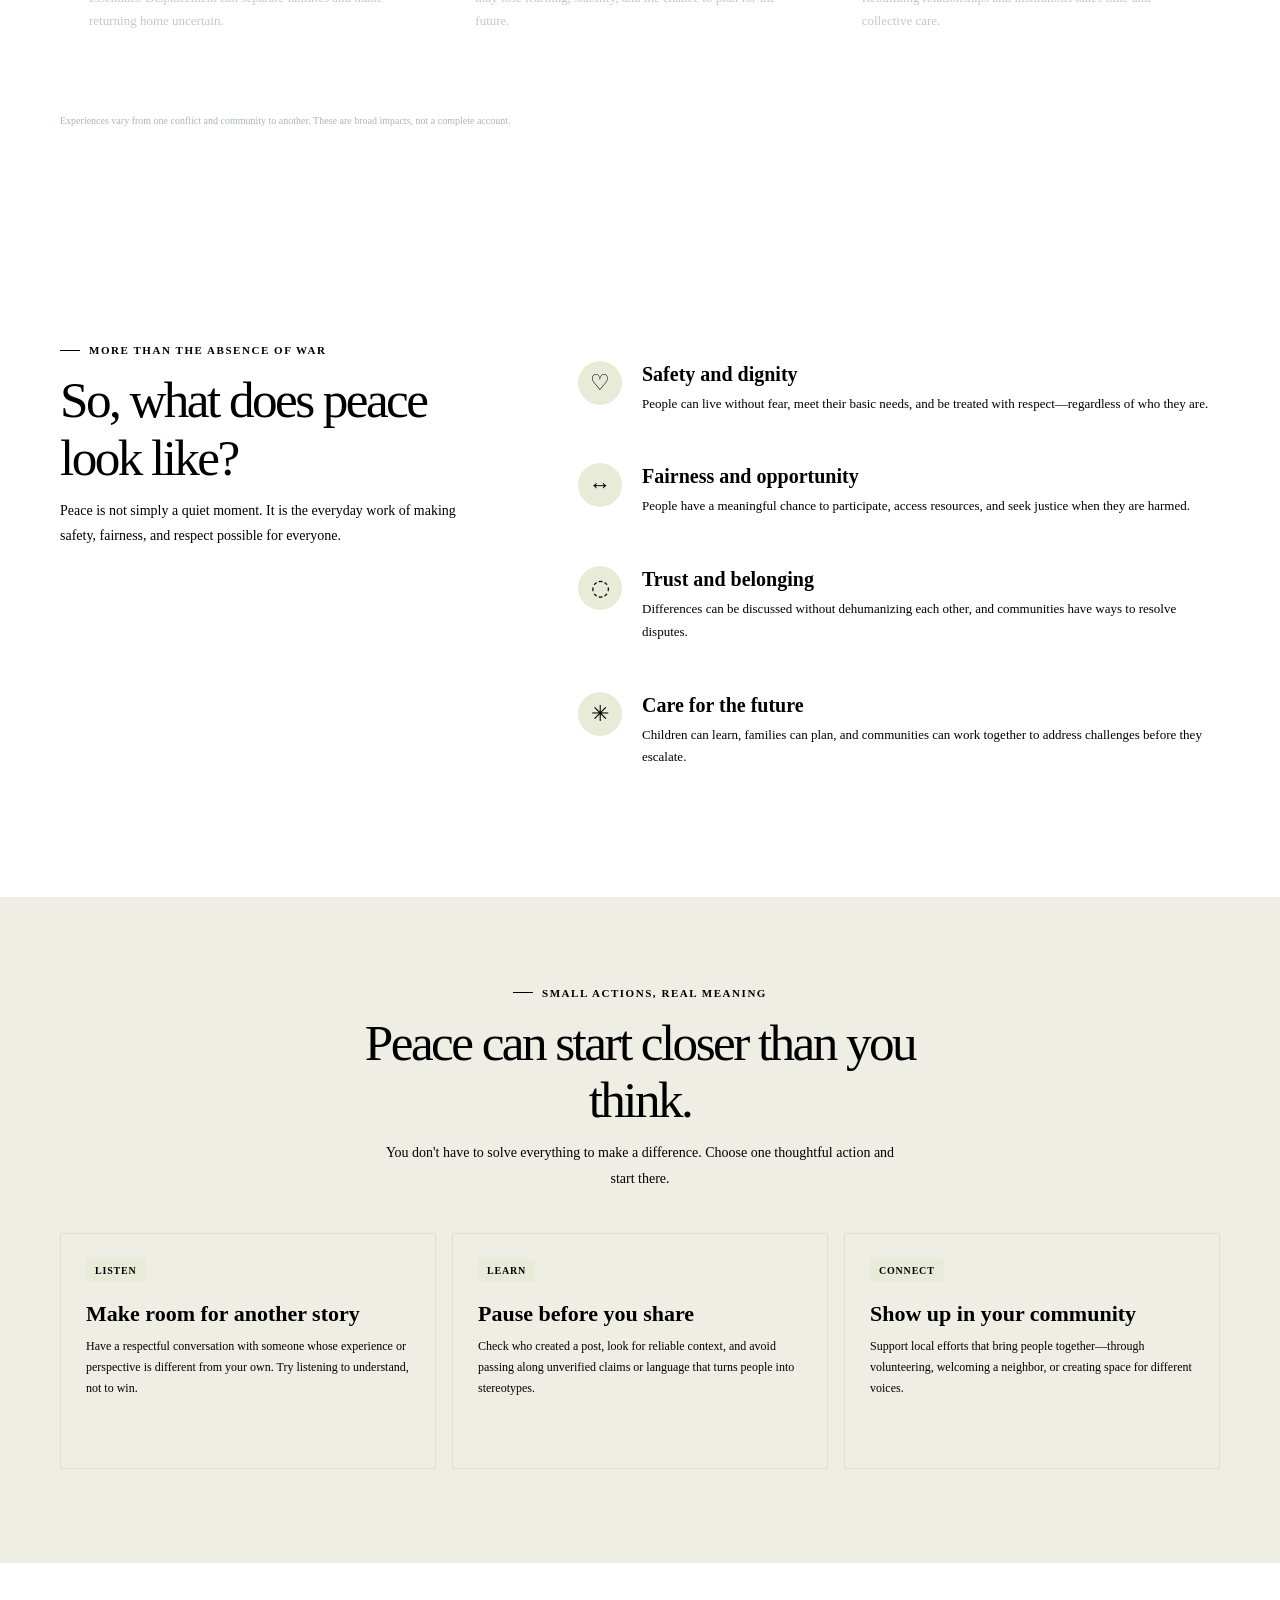
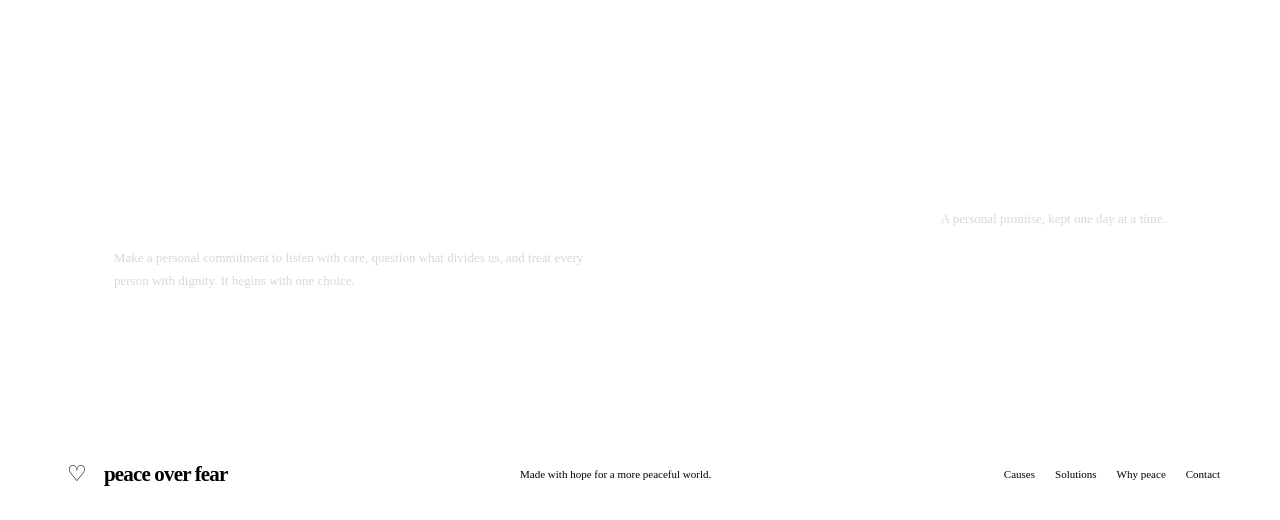
==== commit 13b7942e: "full upload" ====
--- a/index.html
+++ b/index.html
@@ -28,7 +28,8 @@
         <a href="causes.html">Causes</a>
         <a href="solutions.html">Solutions</a>
         <a href="importance.html">Why peace</a>
-        <a class="nav-cta" href="#pledge">Make a promise <span aria-hidden="true">↗</span></a>
+        <a href="contact.html">Contact</a>
+        <a class="nav-cta" href="https://wa.me/254116336561?text=Hello%2C%20I%27d%20like%20to%20get%20in%20touch." target="_blank" rel="noopener noreferrer">WhatsApp us <span aria-hidden="true">↗</span></a>
       </div>
     </nav>
   </header>
@@ -195,10 +196,10 @@
         <span class="brand-name">peace over fear</span>
       </a>
       <p>Made with hope for a more peaceful world.</p>
-      <div class="footer-links"><a href="causes.html">Causes</a><a href="solutions.html">Solutions</a><a href="importance.html">Why peace</a></div>
+      <div class="footer-links"><a href="causes.html">Causes</a><a href="solutions.html">Solutions</a><a href="importance.html">Why peace</a><a href="contact.html">Contact</a></div>
     </div>
   </footer>
 
-  
+  <script src="script.js"></script>
 </body>
 </html>
